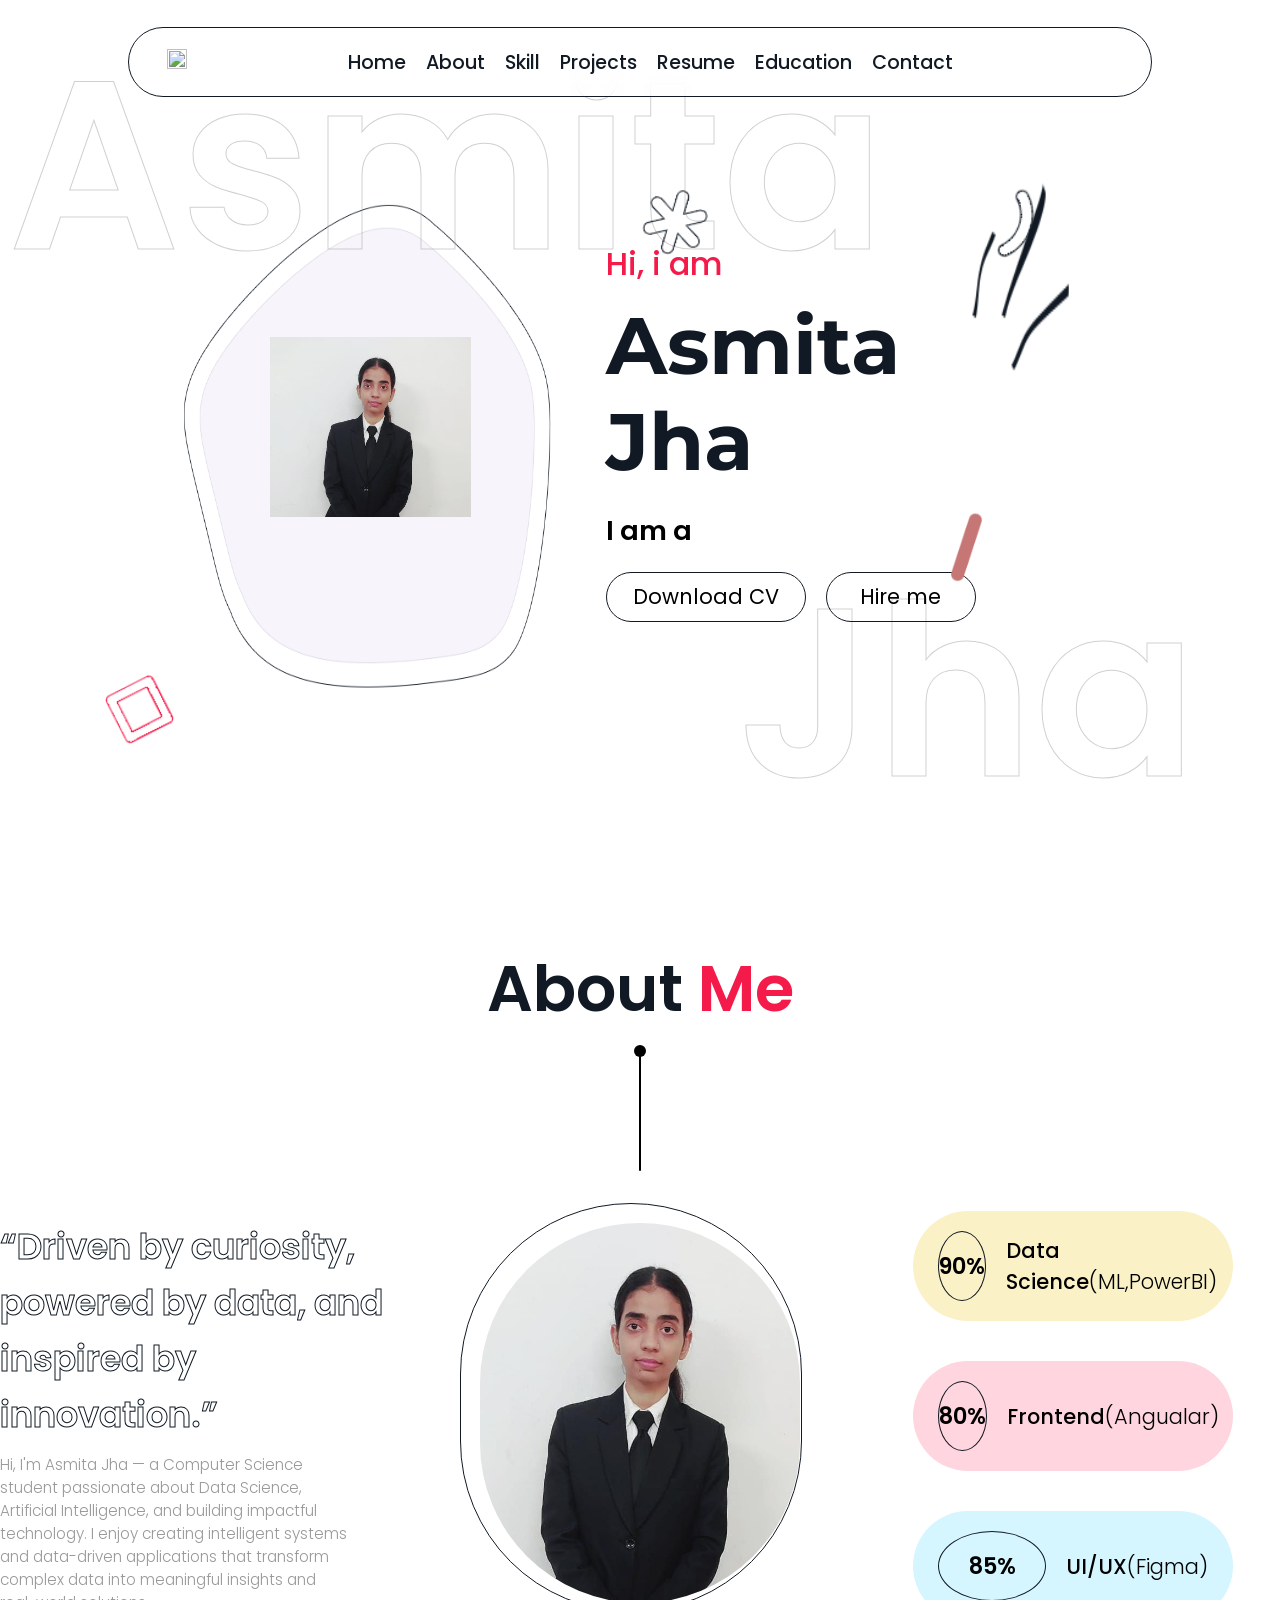
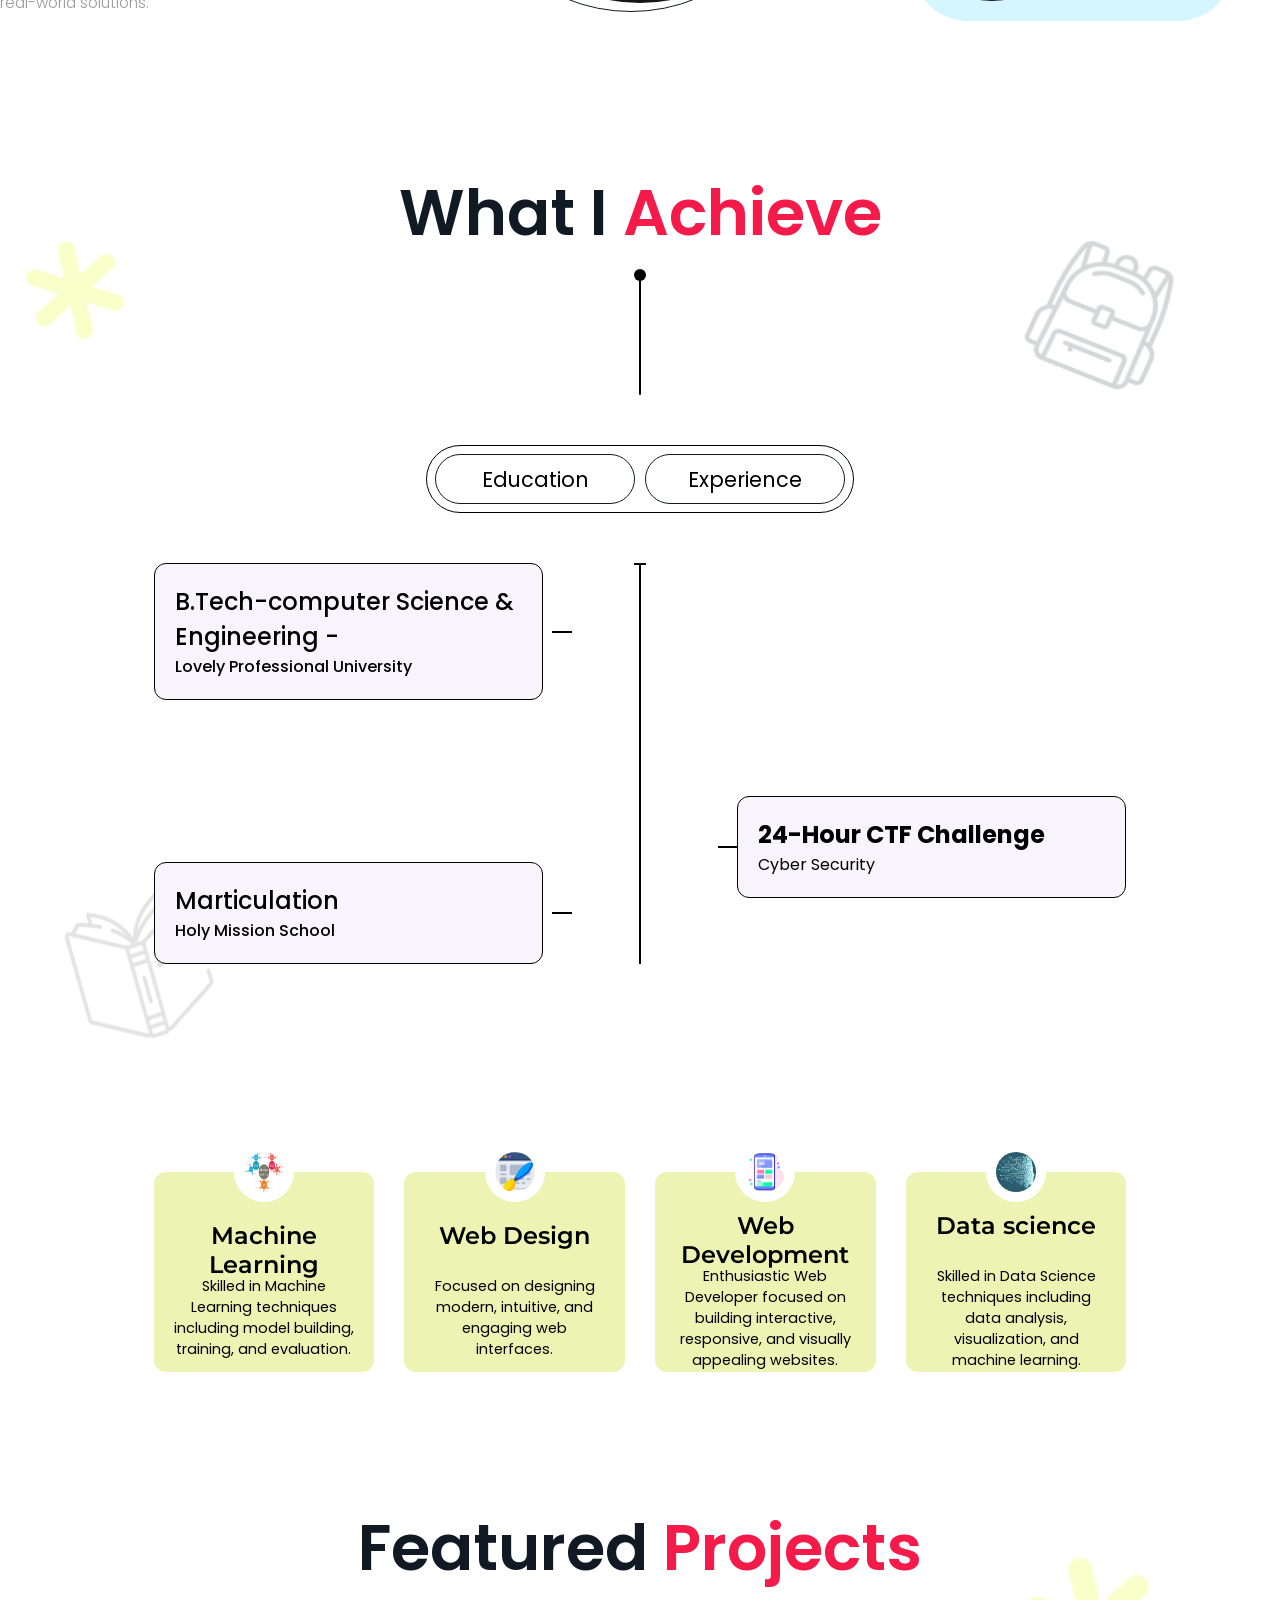
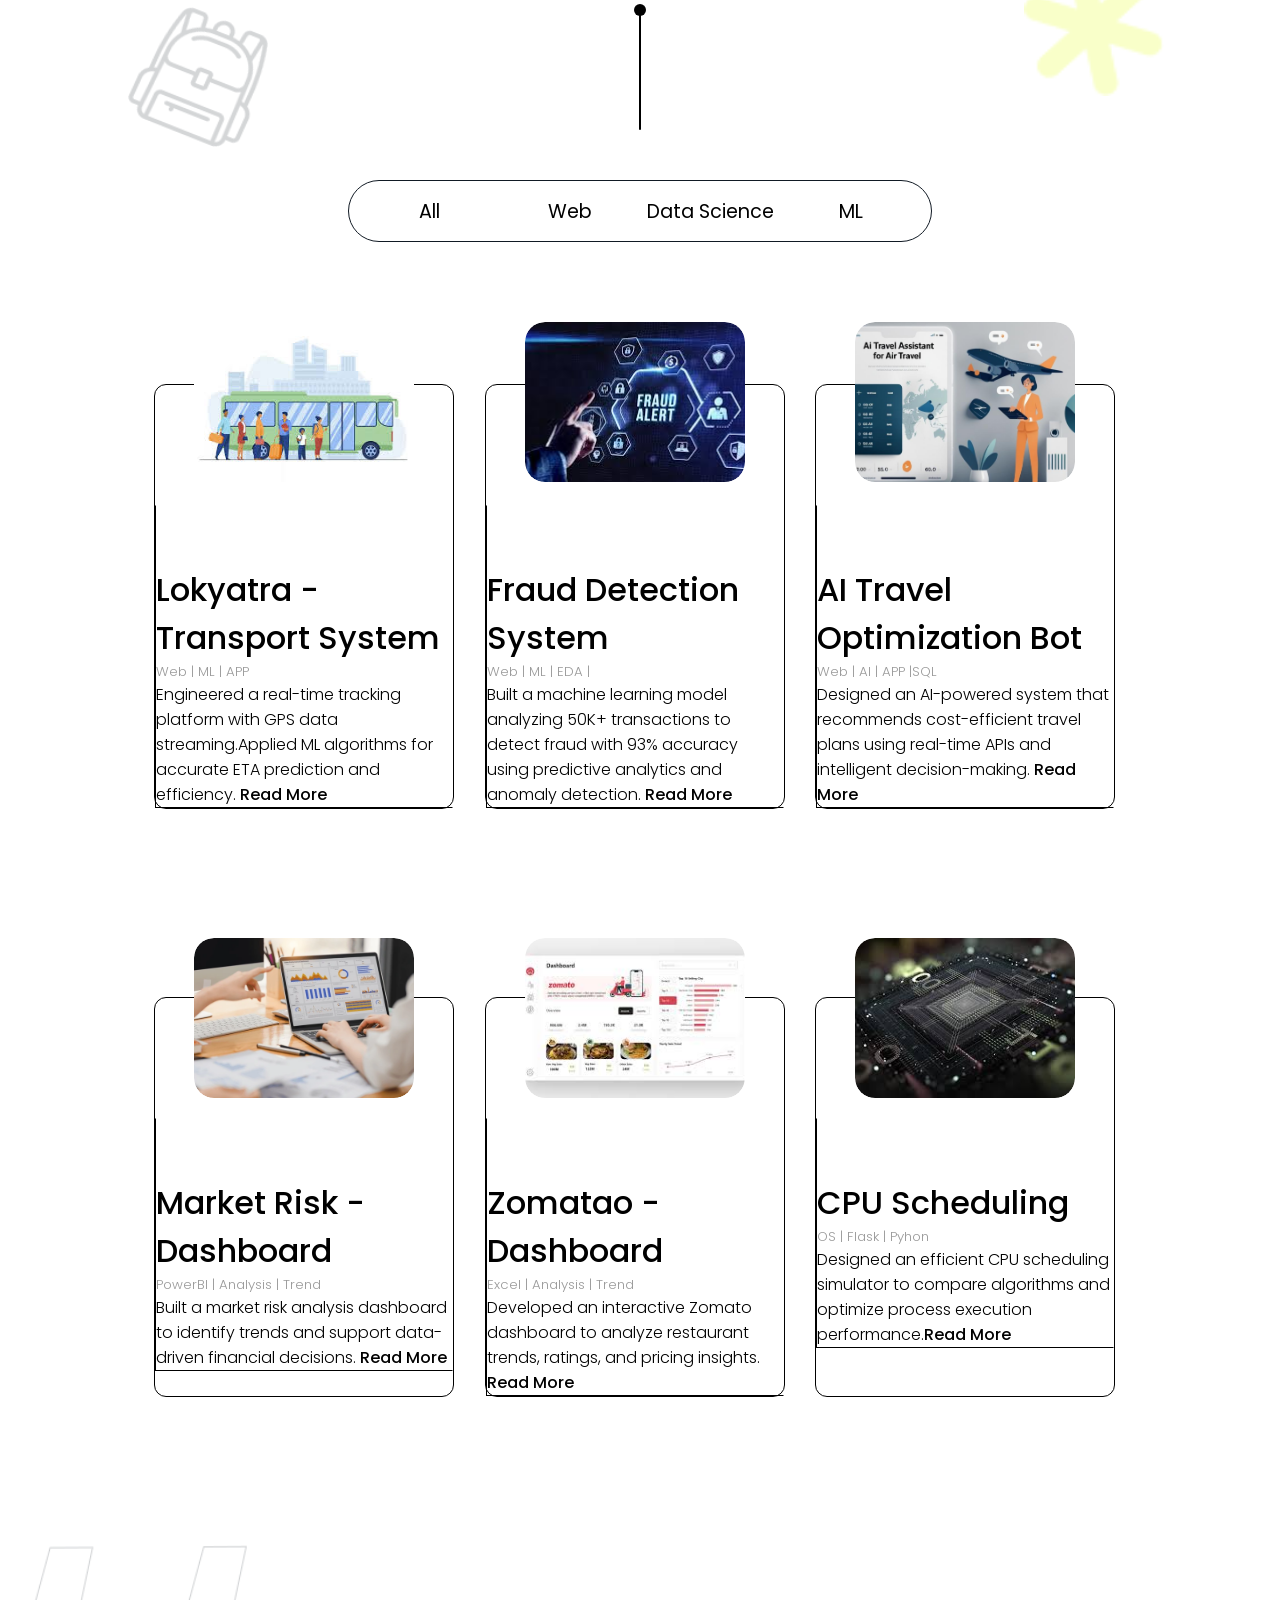
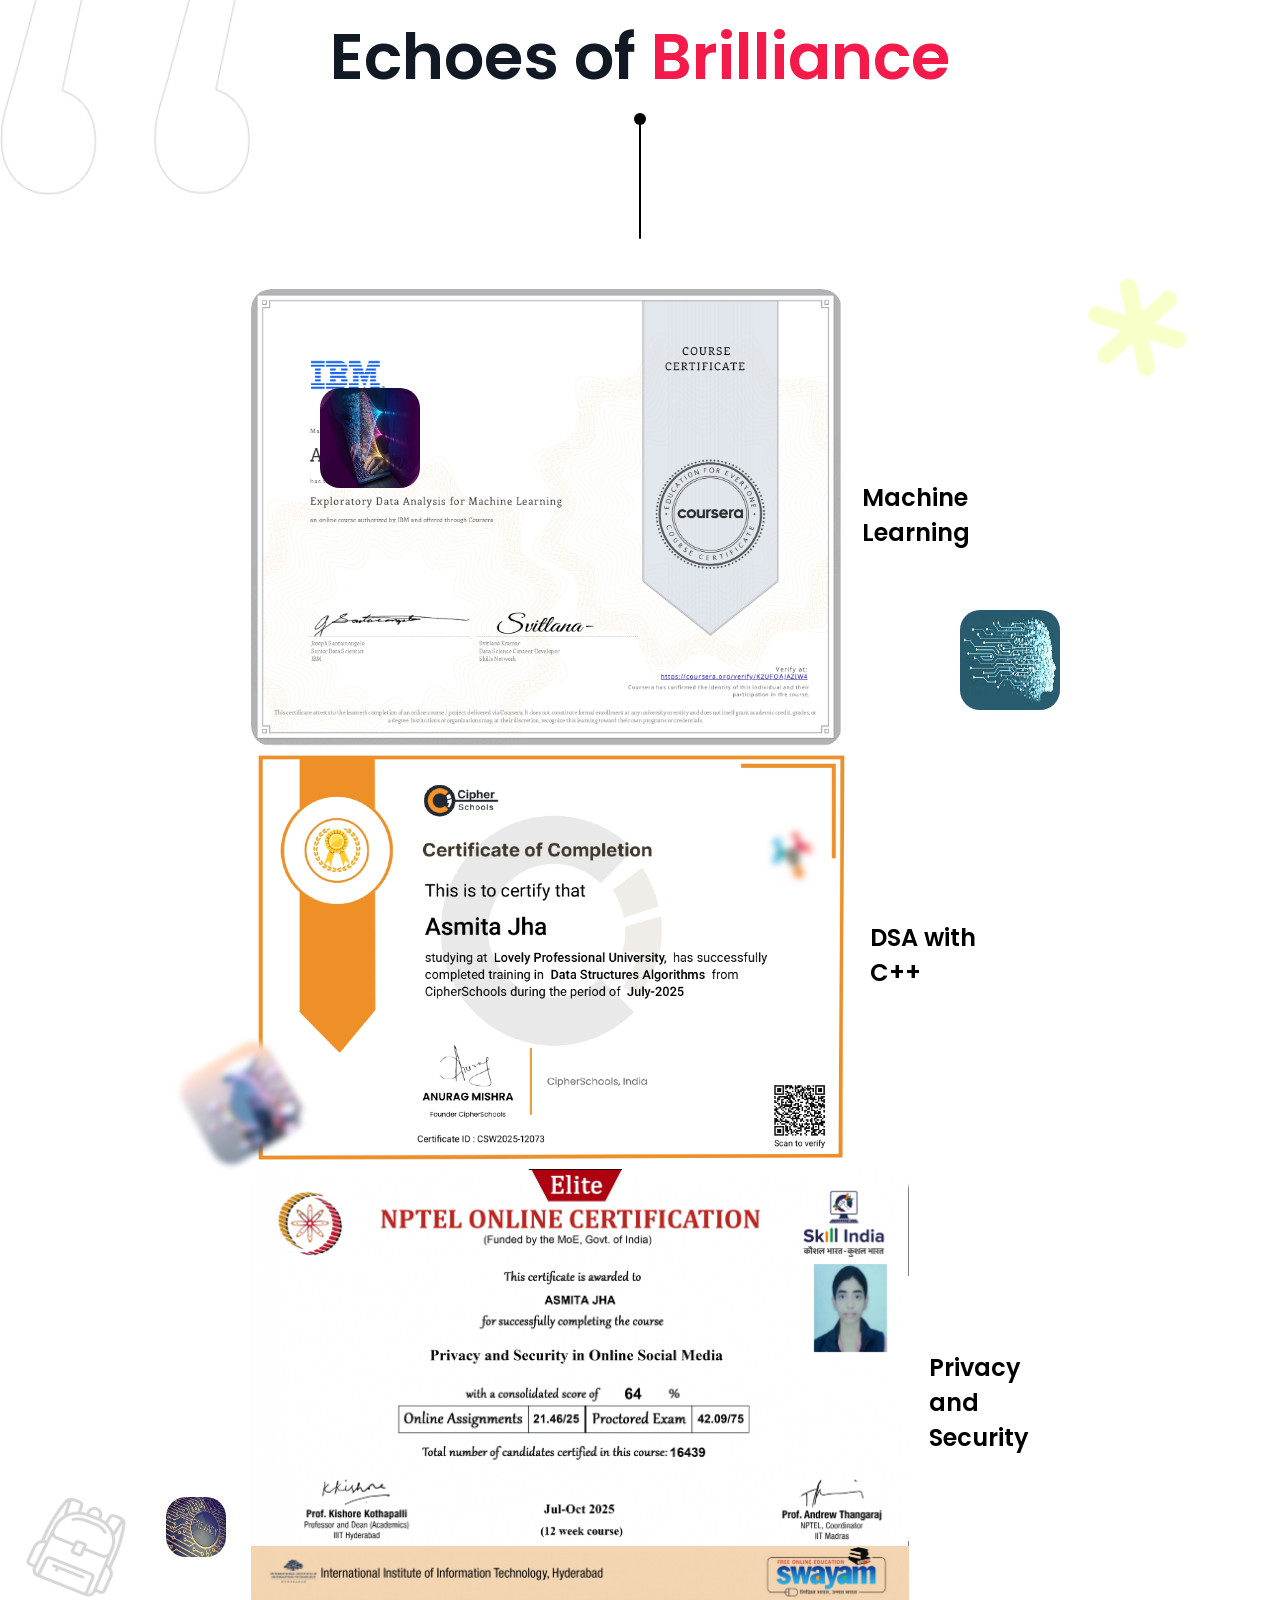
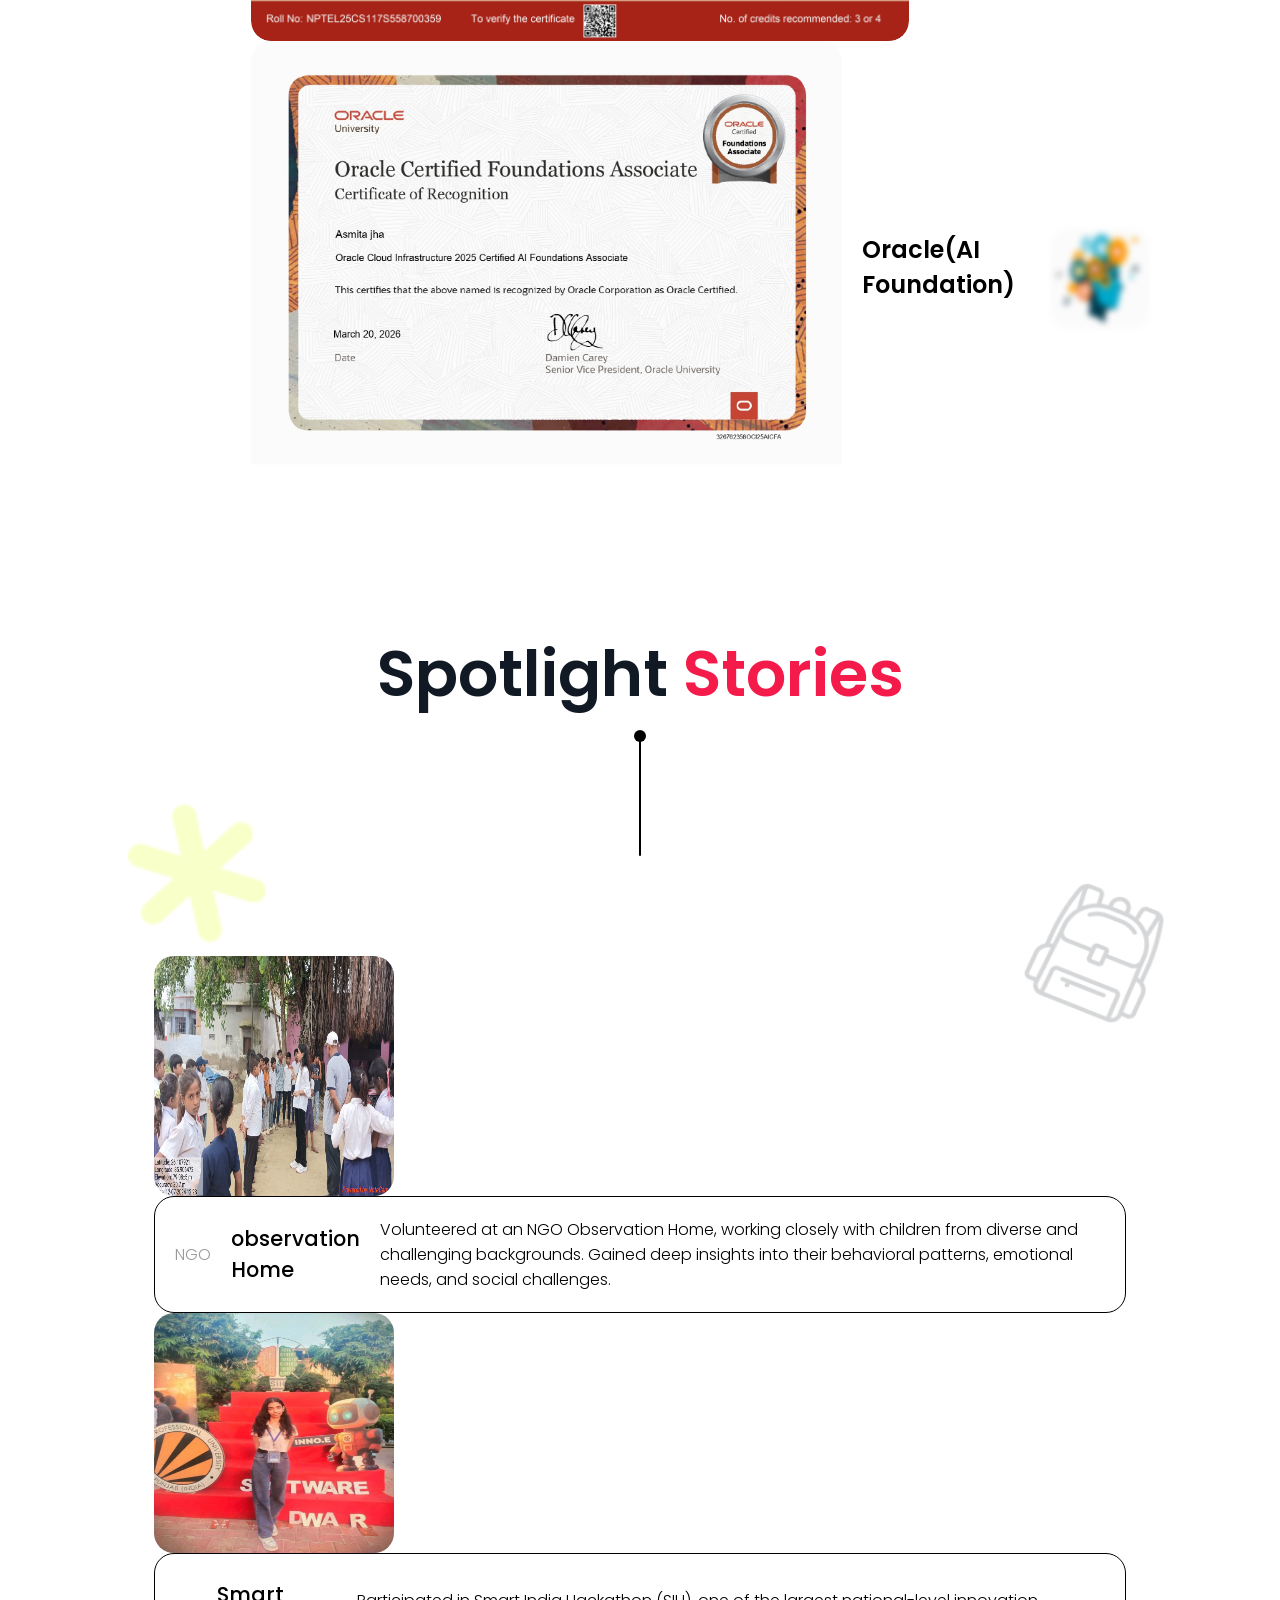
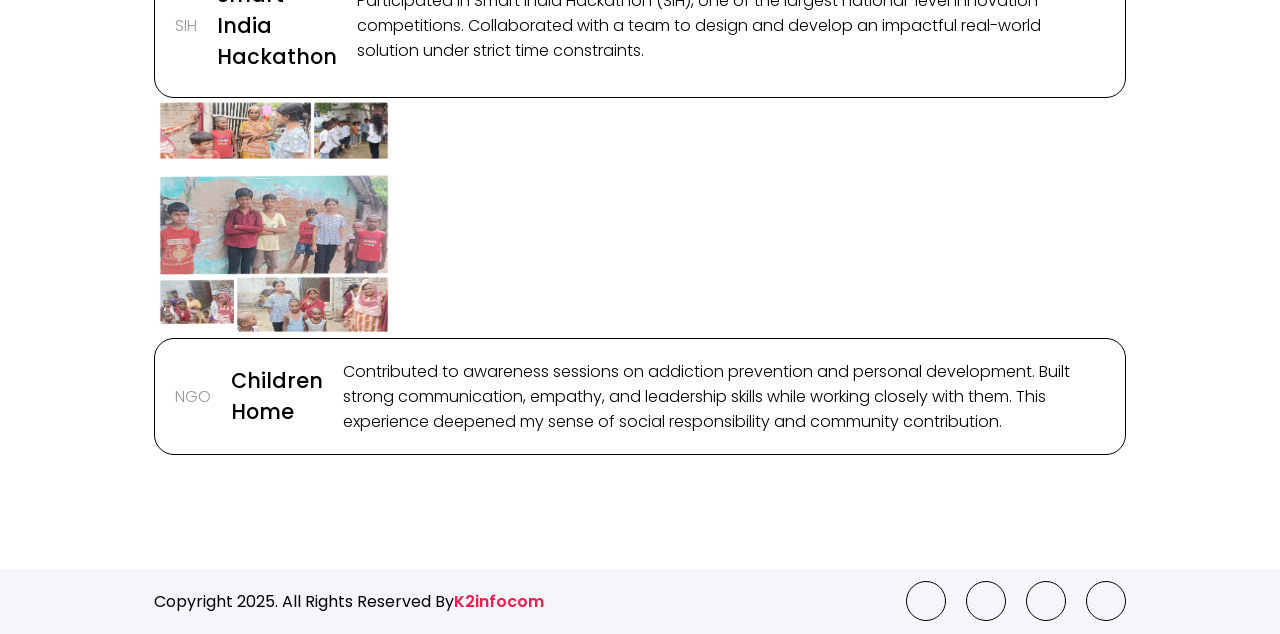
==== index.html @ 83f5373c "Add files via upload" ====
<!DOCTYPE html>
<html lang="en">

<head>
    <meta charset="UTF-8">
    <meta name="viewport" content="width=device-width,initial-scale=1.0">
</head>
<title>Portfolio</title>
<link rel="stylesheet" href="styles.css">
<!--Remix icon-->
<link rel="stylesheet" href="https://cdnjs.cloudflare.com/ajax/libs/remixicon/4.2.0/remixicon.css">
<!--Swiper slider css-->
<link rel="stylesheet" href="https://cdnjs.cloudflare.com/ajax/libs/Swiper/11.0.5/swiper-bundle.css">
</head>

<body>
    <!--HERO HEADER & NAVBAR-->
    <header>
        <nav>
            <div class="logo">
                <img src="Images/logo.png" alt="">
            </div>
            <ul class="menu">
                <li><a href="#">Home</a></li>
                <li><a href="#">About</a></li>
                <li><a href="#">Skill</a></li>
                <li><a href="#">Projects</a></li>
                <li><a href="#">Resume</a></li>
                <li><a href="#">Education</a></li>
                <li><a href="#">Contact</a></li>
            </ul>
            <div class="bar">
                <i class="ri-menu-2-fill"></i>
            </div>
        </nav>
        <!--HERO HEADER-->
        <div class="hero_header">
            <img src="images/shape-one.png" alt="" class="hero_shape">
            <img src="images/border-one (1).png" alt="" class="hero_shape border_shape">
            <div class="hero_img">
                <img src="images/profile.jpeg" alt="">
            </div>
            <div class="hero_content">
                <h2>Hi, i am</h2>
                <h1>Asmita Jha<img src="images/shape-two.png" alt="" class="text_shape"></h1>
                <h3>I am a <span class="text"></span></h3>
                <div class="hero_btns">
                    <!-- <button href="https://drive.google.com/file/d/1tZB0OHnovLludFTfMkOXqsPkXUrfJVg2/view?usp=sharing"target="_blank">Download CV</button> -->
                    <button onclick="window.open('https://drive.google.com/file/d/164gGKFYGz_1AjZNs4zaOR8sIyE8Fc5HU/view?usp=sharing', '_blank')">
  Download CV
</button>
                    <button>Hire me<i class="ri-arrow-right-up-line"></i></button>
                </div>
            </div>
            <div class="top_bg_text">Asmita</div>
            <div class="bottom_bg_text">Jha</div>
            <img src="images/shape-1.png" alt="" class="hero_bg_shape hero_bg_shape1">
            <img src="images/shape-2.png" alt="" class="hero_bg_shape hero_bg_shape2">
            <img src="images/shape-3.png" alt="" class="hero_bg_shape hero_bg_shape3">
            <img src="images/shape-4.png" alt="" class="hero_bg_shape hero_bg_shape4">
        </div>

    </header>
    <!--ABOUT-->
    <section class="about">
        <div class="headings">
            <h1>About <span>Me</span></h1>
            <div class="anim_line_box"></div>

        </div>
        <div class="about_container">
            <div class="about_left">
                <h1>“Driven by curiosity, powered by data, and inspired by innovation.”</h1>
                <p>Hi, I'm Asmita Jha — a Computer Science student passionate about Data Science, Artificial
                    Intelligence, and building impactful technology. I enjoy creating intelligent systems and
                    data-driven applications that transform complex data into meaningful insights and real-world
                    solutions.
                </p>
            </div>
            <div class="about_img">
                <img src="images/profile.jpeg" alt="about_image">
                <div class="hidden_icons">
                    <div class="icon">
                        <img src="images/item-1.png" alt="">
                    </div>
                    <div class="icon">
                        <img src="images/item-2.png" alt="">
                    </div>
                    <div class="icon">
                        <img src="images/item-3.png" alt="">
                    </div>
                </div>
            </div>

            <div class="about_right">
                <div class="about_info">
                    <!--info 1-->
                    <div class="about_det">
                        <div class="about_det_icon">
                            <div class="about_icon">
                                <img src="images/logo-1.png" alt="">
                            </div>
                            <div class="about_icon">
                                <img src="images/logo-2.png" alt="">
                            </div>
                        </div>
                        <div class="value">90%</div>
                        <div class="det_info">
                            <h2> Data Science<span>(ML,PowerBI)</span></h2>
                        </div>
                    </div>

                    <!--info 2-->
                    <div class="about_det">
                        <div class="about_det_icon">
                            <div class="about_icon">
                                <img src="images/logo-3.png" alt="">
                            </div>
                            <div class="about_icon">
                                <img src="images/logo-4.png" alt="">
                            </div>
                        </div>
                        <div class="value">80%</div>
                        <div class="det_info">
                            <h2> Frontend<span>(Angualar)</span></h2>
                        </div>
                    </div>
                    <!--info 3-->
                    <div class="about_det">
                        <div class="about_det_icon">
                            <div class="about_icon">
                                <img src="images/logo-5.png" alt="">
                            </div>
                            <div class="about_icon">
                                <img src="images/logo-6.png" alt="">
                            </div>
                        </div>
                        <div class="value">85%</div>
                        <div class="det_info">
                            <h2>UI/UX<span>(Figma)</span></h2>
                        </div>
                    </div>

                </div>
            </div>
        </div>
    </section>
    <!-- EDUCATION EXPERIENCE -->
    <section class="education_experience">
        <img src="images/achieve-shape-1.png" alt="" class="achieve_shape achieve_shape1">
        <img src="images/achieve-shape-2.png" alt="" class="achieve_shape achieve_shape2">
        <img src="images/about-shape-3 (1).png" alt="" class="achieve_shape achieve_shape3">
        <div class="headings">
            <h1>What I <span>Achieve</span></h1>
            <div class="anim_line_box"></div>
        </div>
        <div class="education_btn">
            <button class="education">Education</button>
            <button class="experience">Experience</button>
        </div>
        <div class="education_container">
            <div class="education_left">
                <div class="education_box hide_box">
                    <h2>B.Tech-computer Science & Engineering - <span> </span></h2>
                    <p>Lovely Professional University</p>
                </div>
                <div class="education_box  show_box">
                    <h2>Intermediate<span>85% </span></h2>
                    <p>M.L.S.M College</p>
                </div>
                <div class="education_box hide_box">
                    <h2>Marticulation<span> </span></h2>
                    <p>Holy Mission School</p>
                </div>
                <!-- <div class="education_box  show_box">
                    <h2>Btech in computer Science and Engineering - <span> </span></h2>
                    <p>Computer Core</p>
                </div> -->
            </div>

            <div class="gap_line"></div>
            <div class="experience_right">
                <div class="experience_box  show_box">
                    <h2>Cipher School - Student<span>DSA with C++ </span></h2>
                    <p>Computer Core</p>
                </div>
                <div class="experience_box hide_box">
                    <h2>24-Hour CTF Challenge<span></span></h2>
                    <p>Cyber Security</p>
                </div>
                <!-- <div class="experience_box show_box">
                    <h2>- <span> </span></h2>
                    <p>Computer Core</p>
                </div> -->
                <!-- <div class="experience_box hide_box">
                    <h2>Btech in computer Science and Engineering - <span>S </span></h2>
                    <p>Computer Core</p>
                </div> -->
            </div>


    </section>
    <!--SERVICE CARDS-->
    <section class="service_cards">
        <div class="service_card">
            <img src="images/p3.png" alt="" class="service_img">
            <h2>Machine Learning</h2>
            <p>Skilled in Machine Learning techniques including model building, training, and evaluation.</p>
        </div>
        <div class="service_card">
            <img src="images/service-2.png" alt="" class="service_img">
            <h2>Web Design</h2>
            <p>Focused on designing modern, intuitive, and engaging web interfaces.</p>
        </div>
        <div class="service_card">
            <img src="images/service-3.png" alt="" class="service_img">
            <h2>Web Development</h2>
            <p>Enthusiastic Web Developer focused on building interactive, responsive, and visually appealing websites.</p>
        </div>
        <div class="service_card">
            <img src="images/p4.jpg" alt="" class="service_img">
            <h2>Data science</h2>
            <p>Skilled in Data Science techniques including data analysis, visualization, and machine learning.</p>
        </div>
    </section>
    <!-- FEATURED PROJECT -->
    <section class="projects">
        <div class="headings">
            <h1>Featured <span>Projects</span></h1>
            <div class="anim_line_box"></div>
        </div>
        <div class="projects_btns">
            <button data-filter="all">All</button>
            <button data-filter=".category-a">Web</button>
            <button data-filter=".category-b">Data Science</button>
            <button data-filter=".category-c">ML</button>
        </div>
        <div class="project_cards">
            <!-- card 1 -->
            <div class="project_card mix category-a category-c">
                <div class="project_img">
                    <!-- <img src="images/proj-img1.png" alt="" class="project_img"> -->
                    <img src="images/proj-img1.png" alt="">

                </div>
                <div class="project_info">
                    <h2>Lokyatra - Transport System</h2>
                    <h5>Web | ML | APP</h5>
                    <p>Engineered a real-time tracking platform with GPS data streaming.Applied ML
                        algorithms for accurate ETA prediction and efficiency. <span>Read More</span></p>
                </div>
            </div>
            <!-- card 2 -->
            <div class="project_card mix category-b category-c">
                <div class="project_img">
                    <!-- <img src="images/proj-img1.png" alt="" class="project_img"> -->
                    <img src="images/proj-img3 (1).png" alt="">

                </div>
                <div class="project_info">
                    <h2>Fraud Detection System</h2>
                    <h5>Web | ML | EDA |</h5>
                    <p>Built a machine learning model analyzing 50K+ transactions to detect fraud
                        with 93% accuracy using predictive analytics and anomaly detection. <span>Read More</span></p>
                </div>
            </div>
            <!-- card 3 -->
            <div class="project_card mix category-c category-b">
                <div class="project_img">
                    <!-- <img src="images/proj-img1.png" alt="" class="project_img"> -->
                    <img src="images/proj-img2.png" alt="">

                </div>
                <div class="project_info">
                    <h2>AI Travel Optimization Bot</h2>
                    <h5>Web | AI | APP |SQL</h5>
                    <p> Designed an AI-powered system that recommends cost-efficient travel plans
                        using real-time APIs and intelligent decision-making. <span>Read More</span></p>
                </div>
            </div>
            <!-- card 4 -->
            <div class="project_card mix category-b category-b category-b">
                <div class="project_img">
                    <!-- <img src="images/proj-img1.png" alt="" class="project_img"> -->
                    <img src="images/proj-img4.png" alt="">

                </div>
                <div class="project_info">
                    <h2>Market Risk - Dashboard</h2>
                    <h5>PowerBI | Analysis | Trend </h5>
                    <p>Built a market risk analysis dashboard to identify trends and support data-driven financial
                        decisions. <span>Read More</span></p>
                </div>
            </div>
            <!-- card 5 -->
            <div class="project_card mix category-b category-b">
                <div class="project_img">
                    <!-- <img src="images/proj-img1.png" alt="" class="project_img"> -->
                    <img src="images/proj-img5.png" alt="">

                </div>
                <div class="project_info">
                    <h2>Zomatao - Dashboard</h2>
                    <h5>Excel | Analysis | Trend </h5>
                    <p>Developed an interactive Zomato dashboard to analyze restaurant trends, ratings, and pricing
                        insights. <span>Read More</span></p>
                </div>
            </div>
            <!-- card 6 -->
            <div class="project_card mix category-a category-c">
                <div class="project_img">
                    <!-- <img src="images/proj-img1.png" alt="" class="project_img"> -->
                    <img src="images/proj-img6.png" alt="">

                </div>
                <div class="project_info">
                    <h2>CPU Scheduling</h2>
                    <h5>OS | Flask | Pyhon</h5>
                    <p>Designed an efficient CPU scheduling simulator to compare algorithms and optimize process
                        execution performance.<span>Read More</span></p>
                </div>
            </div>
        </div>
        <img src="images/about-shape-3 (1).png" alt="" class="projects_shape">
         <img src="images/achieve-shape-1.png" alt="" class="projects_shape projects_shape2">
    </section>
    <!-- Certificate -->
    <section class="certificate">
        <div class="headings">
            <h1>Echoes of <span>Brilliance</span></h1>
            <div class="anim_line_box"></div>
        </div>
        <div class="swiper certificateSwiper">
            <div class="swiper-wrapper">
                <!-- slide 1 -->
                <div class="swiper-slide">
                    <div class="test_slide">
                        <div class="test_img">
                            <img src="images/Coursera machineLearning Certificate_page-0001.jpg" alt="">
                        </div>
                        <div class="test_content">
                            <h2>Machine Learning</h2>
                            <h5></h5>
                        </div>
                    </div>
                </div>
                <!-- slide 2 -->
                <div class="swiper-slide">
                    <div class="test_slide">
                        <div class="test_img">
                            <img src="images/ciphercertificate_page-0001 (1).jpg" alt="">
                        </div>
                        <div class="test_content">
                            <h2>DSA with C++</h2>
                            <h5></h5>
                        </div>
                    </div>
                </div>
                <!-- slide 3 -->
                <div class="swiper-slide">
                    <div class="test_slide">
                        <div class="test_img">
                            <img src="images/Privacy and Security in Online Social Media_page-0001.jpg" alt="">
                        </div>
                        <div class="test_content">
                            <h2>Privacy and Security</h2>
                            <h5></h5>
                        </div>
                    </div>
                </div>
                <!-- slide 4  -->
                <div class="swiper-slide">
                    <div class="test_slide">
                        <div class="test_img">
                            <img src="images/Oracle Certificate_page-0001.jpg" alt="">
                        </div>
                        <div class="test_content">
                            <h2>Oracle(AI Foundation)</h2>
                            <h5></h5>
                        </div>
                    </div>
                </div>
            </div>
        </div>
        <img src="images/test-shape1.png" alt="" class="test_shape_1">
        <img src="images/p1.jpg" alt="" class="test_bg_img  test_bg_img1">
        <img src="images/p2.jpg" alt="" class="test_bg_img test_bg_img2">
        <img src="images/p3.png" alt="" class="test_bg_img test_bg_img3">
        <img src="images/p4.jpg" alt="" class="test_bg_img test_bg_img4">
        <img src="images/p5.png" alt="" class="test_bg_img test_bg_img5">
        <img src="images/p6.png" alt="" class="test_bg_img test_bg_img6">
        <img src="images/about-shape-3 (1).png" alt="" class="test_bg_img test_shape">
        <img src="images/achieve-shape-1.png" alt="" class="test_bg_img test_shape2">
 </section>
    <!-- Spotlight stories -->
    <section class="stories">
        <img src="images/about-shape-3 (1).png" alt="" class="stories_shape">
         <img src="images/achieve-shape-1.png" alt="" class="stories_shape stories_shape1">
        <div class="headings">
            <h1>Spotlight <span>Stories</span></h1>
            <div class="anim_line_box"></div>
        </div>
        <div class="swiper storiesSwiper">
            <div class="swiper-wrapper">
                <div class="swiper-slide">
                    <!-- slide 1 -->
                    <div class="story_slide">
                        <div class="story_img">
                            <img src="images/h1.jpeg" alt="">
                        </div>
                        <div class="story_content">
                            <h5>NGO</h5>
                            <h2>observation Home</h2>
                            <p>
                                Volunteered at an NGO Observation Home, working closely with children from diverse and
                                challenging backgrounds.
                                Gained deep insights into their behavioral patterns, emotional needs, and social
                                challenges.</p>
                        </div>
                    </div>
                </div>
                <div class="swiper-slide">
                    <!-- slide 2 -->
                    <div class="story_slide">
                        <div class="story_img">
                            <img src="images/WhatsApp Image 2026-03-22 at 13.05.23.jpeg" alt="">
                        </div>
                        <div class="story_content">
                            <h5>SIH</h5>
                            <h2>Smart India Hackathon</h2>
                            <p>
                                Participated in Smart India Hackathon (SIH), one of the largest national-level
                                innovation competitions.
                                Collaborated with a team to design and develop an impactful real-world solution under
                                strict time constraints.
                            </p>
                        </div>
                    </div>
                </div>
                <!-- slide 3 -->
                <div class="story_slide">
                    <div class="story_img">
                        <img src="images/h2.jpeg" alt="">
                    </div>
                    <div class="story_content">
                        <h5>NGO</h5>
                        <h2>Children Home</h2>
                        <p>
                            Contributed to awareness sessions on addiction prevention and personal development.
                            Built strong communication, empathy, and leadership skills while working closely with them.
                            This experience deepened my sense of social responsibility and community contribution.
                        </p>
                    </div>
                </div>
            </div>
         </div>
        </div>
    </section>
    <!--FOOTER-->
    <section class="footer">
        <p>Copyright 2025. All Rights Reserved By<span>K2infocom</span></p>
        <div class="social_icons">
            <a href="https://www.linkedin.com/in/asmita-jha/" target="_blank">
            <i class="ri-linkedin-fill"></i>
            </a>
             <a href="https://github.com/Asmitajha139" target="_blank">
             <i class="ri-github-fill"></i>
             </a>
              <a href="https://x.com/jhaasmita11" target="_blank">
              <i class="ri-twitter-fill"></i>
              </a>
              <a href="https://www.linkedin.com/in/asmita-jha/" target="_blank">
               <i class="ri-facebook-fill"></i>
               </a>
        </div>
    </section>



    <!--Typed JS-->
    <script src="https://cdnjs.cloudflare.com/ajax/libs/typed.js/2.0.5/typed.js"></script>
    <!--Typed JS-->
    <script src="https://cdnjs.cloudflare.com/ajax/libs/mixitup/3.3.1/mixitup.min.js"></script>

    <!--Mixitup JS-->
    <script src="https://cdnjs.cloudflare.com/ajax/libs/Swiper/11.0.5/swiper-bundle.min.js"></script>
    <script src="script.js"></script>
</body>

</html>
---- styles.css ----
@import url('https://fonts.googleapis.com/css2?family=Montserrat:ital,wght@0,100..900;1,100..900&family=Poppins:ital,wght@0,100;0,200;0,300;0,400;0,500;0,600;0,700;0,800;0,900;1,100;1,200;1,300;1,400;1,500;1,600;1,700;1,800;1,900&display=swap');

@font-face {
    font-family: Montserrat;
    src: url(Montserrat-Bold.tff);
}

* {
    margin: 0;
    padding: 0;
    box-sizing: border-box;
    list-style: none;
    text-decoration: none;
    font-family: 'poppins';
    scroll-behavior: smooth;
}

:root {
    --prime-color: #F41A4A;
    --black-color: #000;
    --dark-color: #111A24;
    --white-color: #fff;
    --sec-font: "Montserrat", sans-serif;

    --transition: .3s;
    --transition2: .6s;
}

body {
    overflow-x: hidden;
}

img {
    width: 100%;
    height: 100%;
}

section {
    display: flex;
    justify-content: center;
    align-items: center;
    width: 100%;
    padding: 5% 12%;
}

header {
    width: 100%;
    padding: 2% 12%;
}

nav {
    display: flex;
    justify-content: space-between;
    align-items: center;
    width: 80%;
    height: 70px;
    padding: 0 3%;
    border-radius: 50px;
    border: 1px solid var(--dark-color);
    position: fixed;
    top: 3%;
    left: 10%;
    background-color: rgba(255, 255, 255, 0.5);
    -webkit-backdrop-filter: blur(10px);
    backdrop-filter: blur(10px);
    z-index: 999;
}

.menu {
    display: flex;
    align-items: center;
    gap: 20px;
}

.menu li a {
    font-size: 1.2rem;
    font-weight: 500;
    color: var(--dark-color);
    transition: var(--transition);
}

.menu li a:hover {
    color: var(--prime-color);
}

.bars {
    display: none;
}

/*Hero header*/
.hero_header {
    width: 100%;
    display: flex;
    justify-content: space-between;
    align-items: center;
    padding: 5% 12%;
    gap: 50px;
    height: 90vh;
    position: relative;
    z-index: 1;
}

.hero_bg_shape {
    position: absolute;
    top: 20%;
    left: 50%;
    width: 70px;
    height: 70px;
    object-fit: contain;


}

.hero_bg_shape1 {
    animation: rotate1 6s infinite linear;
}

.hero_bg_shape2 {
    left: 85%;
    animation: fade_top 3s infinite linear;
}

.hero_bg_shape3 {
    top: 60%;
    left: 80%;
    animation: fade_top 3s infinite linear;
}

.hero_bg_shape4 {
    top: 80%;
    left: -5%;
    animation: rotate1 6s infinite linear;
}

@keyframes rotate1 {
    0% {
        transform: rotate(360deg);
    }
}

@keyframes fade_top {
    0% {
        transform: translateY(0px);
    }

    50% {
        transform: translateY(-20px);
    }

    100% {
        transform: translateY(0px);
    }
}

.top_bg_text {
    position: absolute;
    top: -5%;
    left: -15%;
    font-size: 15rem;
    font-weight: 600;
    -webkit-text-stroke: 1px #a5a2a2;
    -webkit-background-clip: text;
    color: transparent;
    opacity: 0.5;
    z-index: -1;

}

.bottom_bg_text {
    position: absolute;
    top: 60%;
    left: 60%;
    font-size: 15rem;
    font-weight: 600;
    -webkit-text-stroke: 1px #a5a2a2;
    -webkit-background-clip: text;
    color: transparent;
    opacity: 0.5;
    z-index: -1;

}

.hero_img {
    width: 35%;
    position: relative;
    z-index: 1;

}

.hero_shape {
    position: absolute;
    top: 52%;
    left: 22%;
    transform: translate(-50%, -50%);
    z-index: -1;
    width: 35%;
    height: 55%;

}

.border_shape {
    width: 38%;
    height: 60%;
}

.hero_img img {
    width: 85%;

}

.hero_content {
    width: 60%;
    display: flex;
    flex-direction: column;
    justify-content: flex-start;
    align-items: flex-start;
    gap: 10px;
    margin-left: 50px;


}

.hero_content h2 {
    font-size: 2rem;
    color: var(--prime-color);
    font-weight: 500;
}

.hero_content h1 {
    font-size: 5rem;
    line-height: 6rem;
    font-family: var(--sec-font);
    color: var(--dark-color);
    position: relative;
}

.text_shape {
    position: absolute;
    top: -60%;
    right: -15%;
    width: 100px;

}

.hero_content h3 {
    margin: 10px 0;
    font-size: 1.7rem;
    font-weight: 600;
}

.hero_content h3 span {
    color: var(--prime-color);
}

.hero_btns {
    display: flex;
    align-items: center;
    gap: 20px;
}

button {
    width: 200px;
    height: 50px;
    border: 1px solid var(--dark-color);
    border-radius: 50px;
    background-color: transparent;
    font-size: 1.3rem;
    transition: var(--transition);
}

button:hover {
    background-color: var(--prime-color);
    color: var(--white-color);
    border-color: var(--prime-color);
    cursor: pointer;
}

.hero_btns button:last-child {
    width: 150px;
}

/*ABOUT Section*/
.about {
    /* flex-direction:column;
    gap: 50px; */
    display: flex;
    flex-direction: column;
    align-items: center;
    justify-content: center;
    gap: 40px;
    padding: 80px 0;
}

.headings {
    /* width: 100px; */
    display: flex;
    flex-direction: column;
    justify-content: center;
    align-items: center;
    gap: 15px;
}

.headings h1 {
    font-size: 4rem;
    font-weight: 600;
    color: var(--dark-color);
}

.headings h1 span {
    color: var(--prime-color);

}

.anim_line_box {
    width: 2px;
    height: 120px;
    border-radius: 10px;
    background-color: var(--black-color);
    position: relative;
    border-radius: 10px;
}

.anim_line_box:after {
    content: '';
    position: absolute;
    top: 0;
    left: 50%;
    transform: translate(-50%, -50%);
    width: 12px;
    height: 12px;
    border-radius: 100%;
    background-color: var(--black-color);
    animation: shape_up_down 4s infinite linear;

}

@keyframes shape_up_down {
    0% {
        top: 0;
    }

    50% {
        top: 100%;
    }

    100% {
        top: 0%;
    }
}

.about_container {
    width: 100%;
    display: grid;
    /* grid-template-columns: repeat(3,1,fr); */
    grid-template-columns: 1fr 1fr 1fr;
    place-content: center;
    place-items: center;
    gap: 20px;

}

.about_left {
    display: flex;
    flex-direction: column;
    justify-content: flex-start;
    align-items: flex-start;
    gap: 10px;
}

.about_left h1 {
    font-size: 2.2rem;
    line-height: 3.5rem;
    font-weight: 600;
    -webkit-text-stroke: 1px var(--dark-color);
    color: transparent;
}

.about_left p {
    font-size: 0.95rem;
    font-weight: 300;
    color: #999;
    max-width: 350px;
}

.about_img .about_image {
    border-radius: 200px;


}

.about_img {
    position: relative;
    padding: 10px;
}

.about_img img {
    width: 320px;
    height: 380px;
    object-fit: cover;
    border-radius: 200px;
}

.about_img:after {
    content: '';
    position: absolute;
    top: -10px;
    left: -10px;
    width: 100%;
    height: 100%;
    border-radius: 200px;
    border: 1px solid var(--dark-color);
}

.about_info {
    display: flex;
    flex-direction: column;
    gap: 40px;
}

.about_det {
    display: flex;
    align-items: center;
    gap: 20px;
    background-color: #faf1c6;
    padding: 20px 25px;
    border-radius: 60px;
    width: 320px;
    position: relative;
}

.about_det:nth-child(2) {
    background-color: #ffd5df;
}

.about_det:nth-child(3) {
    background-color: #d5f5ff;
}

.value {
    font-size: 1.4rem;
    width: 110px;
    height: 70px;
    border-radius: 100%;
    border: 1px solid var(--dark-color);
    display: flex;
    justify-content: center;
    align-items: center;
    gap: 10px;
    font-weight: 600;
}

.det_info {
    display: flex;
    flex-direction: column;
}

.det_info h2 {
    font-size: 1.3rem;
    font-weight: 500;
}

.det_info h2 span {
    font-size: 1.3rem;
    font-weight: 300;
}

/* .det_info p{
    color: #999;
    font-size: 1rem;
    font-weight: 300;
} */
.hidden_icons {
    display: flex;
    flex-direction: column;
    gap: 10px;
    position: absolute;
    top: 35%;
    left: 90%;
    transition: var(--transition);
    padding: 10px;
    opacity: 0;
}

.icon {
    width: 50px;
    height: 50px;
    border-radius: 100px;
    background-color: var(--white-color);
    display: flex;
    justify-content: center;
    align-items: center;
    opacity: 0;
    transition: var(--transition);
    cursor: pointer;
}

.icon img {
    object-fit: contain;
    width: 50%;
    cursor: pointer;
}

.about_img:hover .hidden_icons {
    left: 83% !important;
    opacity: 1;
}

.about_img:hover .icon:nth-child(1) {
    opacity: 1;
    transition-delay: 0.3s;
}

.about_img:hover .icon:nth-child(2) {
    opacity: 1;
    transition-delay: 0.5s;
}

.about_img:hover .icon:nth-child(3) {
    opacity: 1;
    transition-delay: 0.7s;
}

.about_det_icon {
    position: absolute;
    top: -30%;
    left: 60%;
    display: flex;
    align-items: center;
    gap: 10px;
    opacity: 0;
    transition: var(--transition);
}

.about_icon {
    width: 50px;
    height: 50px;
    border-radius: 100%;
    background-color: var(--white-color);
    display: flex;
    justify-content: center;
    align-items: center;
}

.about_icon img {
    width: 50%;
    object-fit: contain;
}

.about_det:hover .about_det_icon {
    top: -20%;
    opacity: 1;
}

/*-- EDUCATION EXPERIENCE */
.education_experience {
    flex-direction: column;
    gap: 50px;
    position: relative;
}

.education_btn {
    /* width:30%;
    padding:10px;
    border-radius: 50px;
    border: 1px solid var(--dark-color);
    .education_btn { */
    display: flex;
    flex-direction: row;
    justify-content: center;
    align-items: center;

    gap: 10px;

    padding: 8px;
    border: 1px solid var(--black-color);
    border-radius: 50px;

    width: fit-content;
    margin: 0 auto;
    /* } */
}

.education_btn button:active,
.education_btn button:focus {
    background-color: var(--prime-color);
    color: var(--white-color);
    border-color: var(--prime-color);
}

.education_container {
    display: flex;
    justify-content: space-between;
    align-items: center;
    gap: 50px;
    column-gap: 20px;
    position: relative;


}

.education_left,
.experience_right {
    display: flex;
    flex-direction: column;
    width: 40%;
    gap: 30px;
}

.education_box,
.experience_box {
    width: 100%;
    padding: 20px;
    background-color: #F7F5FB;
    border: 1px solid var(--black-color);
    border-radius: 12px;
    position: relative;
    transition: var(--transition);
}

.education_box:hover,
.experience_box:hover {
    box-shadow: 0 0 10px rgba(131, 131, 131, 1);
    transform: translateY(-5px);
    transition: 0.3s;
}

.education_box::after {
    content: "";
    position: absolute;
    right: -30px;
    top: 50%;
    width: 20px;
    height: 2px;
    transform: translateY(-50%);
    background-color: var(--black-color);

}

.experience_box::before {
    content: "";
    position: absolute;
    left: -20px;
    top: 50%;
    width: 20px;
    height: 2px;
    transform: translateY(-50%);
    background-color: var(--black-color);

}

.education_box h2,
.education_box h2 {
    font_size: 1.5rem;
    font-weight: 500;
    transition: var(--transition);
}

.education_box h2:hover,
.education_box h2:hover {
    color: var(--prime-color);
    cursor: pointer;

}

.education_box h2 span,
.education_box h2 span {
    font_size: 1.2rem;
    font-weight: 500;

}

.education_box p,
.education_box p {
    font_size: 1rem;
    font-weight: 500;
}

.show_box {
    opacity: 0;
}

/* .hide_box_shows{
    opacity: 1;
} */
.gap_line {
    position: absolute;
    left: 50%;
    top: 0;
    transform: translateX(-50%);
    width: 2px;
    height: 100%;
    background-color: var(--black-color);
}

.gap_line:after {
    /* content: '';
    position: absolute;
    top: 0;
    left: -9px !important;
    width: 20px;
    height: 2px;
    background-color: var(--black-color); */
    content: "";
    position: absolute;
    left: 50%;
    transform: translateX(-50%);
    width: 10px;
    height: 2px;
    background: black;
}

.gap_line:before {
    /* content: '';
    position: absolute;
    top: 100%;
    left: -9px !important;
    width: 20px;
    height: 2px;
    background-color: var(--black-color); */
    content: "";
    position: absolute;
    left: 50%;
    transform: translateX(-50%);
    width: 12px;
    height: 2px;
    background: black;
}

.gap_lines::before {
    top: 0;
}

.gap_lines::after {
    bottom: 0;
}

.achieve_shape {
    position: absolute;
    top: 15%;
    left: 80%;
    width: 150px;
    height: 150px;
}

.achieve_shape1 {
    animation: fade_top 3s infinite linear;
}

.achieve_shape2 {
    top: 85%;
    left: 5%;
    animation: fade_top 3s infinite linear;
}

.achieve_shape3 {
    left: 2%;
    width: 100px;
    height: 100px;
    animation: rotate1 6s infinite linear;
}

/* SERVICE CARDS SECTION */
.service_cards {
    display: grid;
    /* grid-template-columns: repeat(4,1fr); */
    grid-template-columns: repeat(auto-fit, minmax(220px, 1fr));
    justify-items: center;
    /* place-content: center; */
    /* place-items: center; */
    gap: 30px;
    margin-top: 80px;
    justify-items: center;

    /* display: grid;
    grid-template-columns: repeat(auto-fit, minmax(220px, 1fr));
    gap: 30px;
   
    /* margin-top: 50px; */

}


.service_card {
    display: flex;
    flex-direction: column;
    justify-content: center;
    align-items: center;
    text-align: center;
    height: 200px;
    gap: 5px;
    background-color: #EDF4B3;
    padding: 40px 20px 20px;
    padding-top: 17%;
    border-radius: 12px;
    width: 100%;
    /* width: 220px; */
    position: relative;
    transition: var(--transition);
}

.service_card:hover {
    transform: translateY(-8px);
    box-shadow: 0 0px 10px rgba(131, 131, 131, 1);
}

.service_card h2 {
    min-height: 50px;
    font-size: 1.5rem;
    font-weight: 600;
    margin-top: 20px;
    font-family: var(--sec-font);
    transform: var(--transition);
}

.service_card p {
    font-size: 0.9rem;
    font-weight: 400;
}

.service_img {
    position: absolute;
    top: -30px;
    left: 50%;
    transform: translateX(-50%);
    height: 60px;
    width: 60px;
    border-radius: 50%;
    padding: 10px;
    background-color: var(--white-color);
}

.service_card h2:hover {
    color: var(--prime-color);

    cursor: pointer;

}

/* FEATURED PROJECT  */
.projects {
    flex-direction: column;
    gap: 50px;
    position: relative;
    z-index: 0;
}
.projects_shape{
    position: absolute;
    top: 7%;
    left: 80%;
    width: 140px;
    height: 140px;
    animation: rotate1 3s infinite linear;
}
.projects_shape2{
    top: 10%;
    left: 10%;
    animation: fade_top 3s infinite linear;
}
.projects_btns {
    width: 60%;
    border: 1px solid var(--dark-color);
    display: flex;
    justify-content: center;
    align-items: center;
    border-radius: 50px;
    padding: 10px;
    position: relative;
    z-index: 10;
}

.projects_btns button {
    width: 150px;
    height: 40px;
    font-size: 1.2rem;
    border: none;
}

.projects_btns button:active,
.projects_btns button:focus {
    background-color: var(--prime-color);
    color: var(--white-color);
    border-color: var(--prime-color);
    cursor: pointer;
}

.project_cards {
    width: 100%;
    display: grid;
    /* grid-template-columns: repeat(3,1fr); */
    grid-template-columns: repeat(auto-fit, minmax(300px, 1fr));
    /* place-content: center;
    place-items: center; */
    gap: 20px;
    margin-top: 8px;
}

.project_card {
    width: 300px;
    max-width: 400px;
    display: flex;
    flex-direction: column;
    justify-content: flex-start;
    align-items: flex-start;
    /* text-align: left; */
    gap: 10px;
    margin: 27% 0%;
    border-radius: 12px;
    border: 1px solid var(--black-color);
    background: #fff;
    padding-top: 120px;
    position: relative;
    overflow: visible;
    z-index: 2;


}

.project_info {
    /* border: 1px solid var(--black-color);
    padding: 5px;
    border-radius: 20%;
    padding-top: 20%; */
    /* background: white;
    border: 1px solid var(--black-color);
    border-radius: 20px;

    padding: 20px;
    padding-top: 90px; */

    /* border-left: 1px solid var(--black-color);
    border-bottom: 1px solid var(--black-color);
    border-right: none;
    border-top: none;
    
    padding: 15px;
    border-radius: 0 0 15px 15px; */
    padding-top: 60px;
    border: 1px solid transparent;
    border-left: 1px solid var(--black-color);
    border-bottom: 1px solid var(--black-color);
}




.project_info h2 {
    font-size: 2rem;
    font-weight: 500;
    transition: var(--transition);
}

.project_info h2:hover {
    color: var(--prime-color);
    cursor: pointer;
}

.project_info h5 {
    font-weight: 300;
    color: #999;

}

.project_info p {
    font-size: 1rem;
    /* line-height: 1.5; */
    font-weight: 300;
}

.project_info p span {
    font-size: 1rem;
    font-weight: 500;
    color: var(--black-color);
}

.project_img {
    /* position: relative;
    /* top: -35%;
    left: 50%; */
    /* width: 200%;
    height: 200px; */
    /* transform: translate(-50% , -50%); */
    /* border-radius: 20px;
    margin-bottom: -60px;
    border-radius: 20px;
    overflow: hidden; */
    /* width: 200px;
    height: 200px;
    border-radius: 20px;
    overflow: hidden;

    position: relative;   /* NOT absolute */
    /* margin-left: 20px;
    margin-bottom: -80px; /* 🔥 overlap */
    /* z-index: 2; */
    position: absolute;
    top: -15%;
    /* 👈 FIXED VALUE */
    left: 50%;
    transform: translateX(-50%);
    width: 220px;
    height: 160px;
    border-radius: 20px;
    transition: var(--transition);
    overflow: hidden;
    z-index: 1;
    /* display: none; */

}

.project_img img {
    width: 100%;
    height: 100%;
    object-fit: cover;
    border-radius: 20px;
    transition: var(--transition);
}

.project_img:after {
    content: '+';
    position: absolute;
    top: 0;
    left: 0;
    width: 100%;
    height: 100%;
    background-color: rgba(0, 0, 0, 0.2);
    backdrop-filter: blur(3px);
    display: flex;
    justify-content: center;
    align-items: center;
    font-size: 3rem;
    color: var(--white-color);
    opacity: 0;
    transition: var(--transition);

}

.project_img:hover:after {
    opacity: 1;
    cursor: pointer;

}

.project_card:hover .project_img img {
    transform: rotate(6deg) scale(1.2);
}

.product_card:hover {
    transform: translateY(-10px);
    box-shadow: 0 10px 25px rgba(0, 0, 0, 0.1);
}

/* certificate Section */
.certificate {
    flex-direction: column;
    gap: 50px;
    position: relative;

}

.test_shape_1 {
    position: absolute;
    top: 0;
    left: 0;
    width: 250px;
    height: 250px;

}

.test_bg_img {
    position: absolute;
    top: 50%;
    left: 15%;
    width: 100px;
    height: 100px;
    border-radius: 20px;
    /* transform: rotate(-30deg); */
}

.test_bg_img1 {
    transform: rotate(-30deg);
    filter: blur(3px);
}

.test_bg_img2 {
    top: 70%;
    left: 13%;
    width: 60px;
    height: 60px;
}

.test_bg_img3 {
    top: 40%;
    left: 60%;
    width: 50px;
    height: 50px;
    transform: rotate(-20deg);
    filter: blur(3px);

}

.test_bg_img4 {
    top: 30%;
    left: 75%;
}

.test_bg_img5 {
    top: 85%;
    left: 82%;
    filter: blur(3px);
}

.test_bg_img6 {
    top: 20%;
    left: 25%;
    /* transform: rotate(15deg);
    filter: blur(3px); */
}
.test_shape{
    top: 15%;
    left: 85%;
    animation: rotate1 3s infinite linear;
}
.test_shape2{
    top: 70%;
    left: 2%;
    animation: fade_top 3s infinite linear;
}

/* .test_bg_img_blur{
    position: relative;
    
}
.test_bg_img_blur:after {
    content: '';
    position: absolute;
    top: 0;
    left: 0;
    width: 100%;
    height: 100%;
    background-color: rgba(255,255,255,0.2);
    backdrop-filter: blur(10px);

} */
.certificateSwiper {
    width: 80%;

    /* position: relative; */
}

.swiper {
    width: 80%;
    margin: auto;
}

/* .CerificateSwiper:after{
    content: 'certificate';
    position: absolute;
    top: 0;
    left: 0;
    transform: rotate(90deg);

} */
.test_slide {
    width: 100%;
    display: flex;
    align-items: center;
    gap: 20px;
}

.test_content {
    display: flex;
    flex-direction: column;
    justify-content: flex-start;
    align-items: flex-start;
    gap: 5px;
    width: 60%;
}

.test_content h2 {
    font-size: 1.5rem;
    font-weight: 600;
}

.test_dis {
    width: 100%;
    padding: 3%;
    border-radius: 20px;
    border: 1px solid var(--black-color);
}

.test_dis p {
    font-weight: 300;
    font-size: 1rem;
}

.test_img {
    border-radius: 20px;
    overflow: hidden;
}

.test_img img {
    width: 100%;
    display: block;
    border-radius: 20px;
}

/* Spotlight Stories */

.stories {
    /* display: flex; */
    flex-direction: column;
    /* align-items: center; */

    gap: 50px;
    position: relative;

}
.stories_shape{
    position: absolute;
    top: 15%;
    left: 10%;
    width: 140px;
    height: 140px;
    animation: rotate1 3s infinite linear;

}
 .stories_shape1{
    top: 20%;
    left: 80%;
    animation: fade_top 3s infinite linear;

 }

.storiesSwiper {
    width: 100%;
}

.storiesSwiper .swiper-wrapper {
    padding: 50px 0;
}

.story_content {
    display: flex;
    /* ADD THIS */
    align-items: center;
    /* ADD THIS */
    gap: 20px;
    width: 100%;
    border: 1px solid var(--black-color);
    padding: 20px;
    /* padding-left: 40%; */
    border-radius: 20px;
    position: relative;
}

.swiper-slide {
    display: flex;
    align-items: center;
    justify-content: center;
}

.story_content h5 {
    font-weight: 300;
    color: #999;
    font-size: 1rem;
}

.story_content h2 {
    font-weight: 500;
    font-size: 1.3rem;
    margin: 5px 0;
    transition: var(--transition);
}

.story_content h2:hover {
    color: var(--prime-color);
    cursor: pointer;
}

.story_content p {
    font-size: 1rem;
    font-weight: 300;
}

.story_img {
    width: 240px;
    height: 240px;
    border-radius: 20px;
    overflow: hidden;
    /* position: absolute;
    top: -20%;
    left: 2%;
    z-index: 1; */
    flex-shrink: 0;
}

/* .story_slide{ */
/* display: flex;
    align-items: center;
    gap: 20px;
}
.story_img img{
    width: 100%;
    height: 100%;
    object-fit: cover;
} */
 .story_img img{
    transition: var(--transition);
 }
 .story_slide{
    transition: var(--transition);
    border-radius: 20px;
 }

 .story_slide:hover .story_img img{
    transform: scale(1.1) rotate(6deg);

 }
  .story_slide:hover{
    box-shadow: 0 0 10px rgba(131,131,131,1);
  }

  /*footer Section*/
  .footer{
    background-color: #F7F5FB;
    padding: 1% 12%;
    justify-content: space-between;
  }
  .footer p{
    font-size: 1rem;
  }
  .footer p span{
    font-weight: 600;
    color: var(--prime-color);
  }
  .social_icons{
    display: flex;
    align-items: center;
    gap: 20px;
  }
  .social_icons i{
    font-size: 1.3rem;
    width: 40px;
    height: 40px;
    border-radius: 100%;
    display: flex;
    justify-content: center;
    align-items: center;
    border: 1px solid var(--black-color);
    transition: var(--transition);
  }
  .social_icons i :hover{
    background-color: var(--black-color);
    color: var(--white-color);
    cursor: pointer;
  }


  /*MQ SECTION*/
  @media(max-width:1200px){
    .bottom_bg_text{
        top: 70%;
        left: 30%;
    }
    .hero_img img{
        width: 100%;
    }
    .hero_content{
        width: 45%;
    }
    .hero_img{
        width: 45%;
    }
    .hero_header{
        margin-top: 5%;
    }
    .hero_shape{
        position: absolute;
        top: 48%;
        left: 25%;
        height: 50%;
        width: 50%;
    }
    .border_shape{
        width: 55%;
        height: 55%;
    }
    .hero_bg_shape{
        left: 70%;

    }
    .hero_bg_shape2{
        left: 95%;
    }
    .text_shape{
        position: absolute;
        top: -23%;
        right: -5%;
        width: 90px;
        height: 90px;
    }
    .hero_bg_shape3{
        left: 95%;
        top: 75%;
    }
    .hero_bg_shape4{
        left: 0;
    }
    .about_left h1{
        font-size: 2rem;
        line-height: 2.5rem;
    }
    .value{
        width: 130px;
        height: 70px;
        font-size: 1rem;
    }
    .about_container,
    .service_cards{
        grid-template-columns: repeat(2,1fr);
    }
    .about_shape2{
        display: none;
    }
    .education_btn{
        width: 48%;
        display: flex;
        justify-content: center;
        align-items: center;
    }
    .service_card{
        margin-top: 13%;
        margin: 4% 0;
    }
    .project_info{
        height: 300px;
        display: flex;
        flex-direction: column;
        justify-content: flex-end;
        align-items: flex-start;
    }
    .project_info h2{
        font-size: 1.1rem;
    }
    .project_img{
        top: 0;
    }
    .projects_cards{
        margin-top: 3%;
    }
    .project_card{
        margin: 20% 0;
    }
    .test_shape_1{
        width: 270px;
        height: 270px;
    }
    .story_content{
        padding-left: 30%;
    }
    .projects_btns{
        width: 70%;
    }
    .projects_btns button{
        width: 200px;
        padding: 0 20px;
    }
  }
  @media (max-width:900px){
    .bars{
        display: flex;
        justify-content: center;
        align-items: center;
        width: 50px;
        height: 50px;
        border-radius: 10px;
        border: 1px solid var(--black-color);
        transition: var(--transition);
    }
    .bars:hover{
        background-color: var(--black-color);
        color: var(--white-color);
        cursor: pointer;
    }
    header{
        position: relative;
        width: 100%;
    }
    nav{
        transition: var(--transition2);
    }
    .nav_border{
        border-bottom-left-radius: 0;
        border-top-right-radius: 0;
    }
    .menu{
        position: absolute;
        top: 100%;
        left: 0;
        width: 100%;
        flex-direction: column;
        align-items: flex-start;
        padding-left: 5%;
        background-color: var(--white-color);
        z-index: 999;
        opacity: 0;
        height: 0%;
        border: 1px solid var(--black-color);
         border-bottom-left-radius: 50px;
        border-top-right-radius: 50px;
        transition: var(--transition2);

    }
    .menu li{
        padding: 10px 0;
        
    }
    .show_menu{
        opacity: 1;
        height: 420%;
    }
    section{
        flex-direction: column;
    }
    .hero_header{
        flex-direction: column-reverse;
        margin-top: 10%;
    }
    .hero_content{
        width: 100%;
    }
    .botton_bg_text{
        left: 0;
    }
    .hero_content h1{
        font-size: 6rem;
    }
    .hero_img{
        width: 50%;
    }
    .hero_shape{
        top: 72%;
        left: 50%;
        width: 75%;
        height: 50%;
    }
    .border_shape{
        width: 80%;
        height: 55%;
    }
    .text_shape{
        right: 30%;
    }
    .hero_bg_shape1{
        top: 30%;
        left: -5%;
    }
    .hero_bg_shape4{
        top: 70%;
        left:-5%;

    }
    .about_container{
        grid-template-columns: repeat(1,1fr);

    }
    .about_img{
        width: 80%;
    }
    .value{
        height: 110%;
        font-size: 2rem;
    }
    .about_info{
        margin-top: 20px;
    }
    .education_btn{
        width: 50%;
        gap: 5px;
    }
    .projects_btns{
        width: 90%;
    }
    .projects_cards{
        grid-template-columns: repeat(2,1fr);
    }
    .projects_shape2{
        top: 8%;
    }
    .story_content{
        padding-left: 40%;
    }
    .footer{
        gap: 20px;
    }
  }
  @media (max-width:500px){
    .bottom_bg_text,
    .top_bg_text,
    .gap_line,
    .education_box::after,
    .experience_box::after,
    .experience_right,
    .test_shape,
    .stories_shape,
    .story_img{
        display: none !important;
    }
    .hero_img,
    .hero_shape,
    .test_content{
        width: 100%;
    }
    .hero_header{
        margin-top: 25%;
    }
    .hero_content h1{
        font-size: 4rem;
        line-height: 4.5rem;
    }
    .hero_content h3{
        font-size: 1rem;
    }
    .hero_content{
        margin: 0;
    }
    .text_shape{
        right: -5%;
        top: -40%;
    }
    .hero_bg_shape1{
        top: 43%;
    }
    .hero_shape{
        top: 74.5%;
        left: 48%;
    }
    .headings h1{
        font-size: 3rem;
        text-align: center;
    }
    .border_shape{
        width: 110%;
        height: 50%;
    }
    .hero_bg_shape4,
    .hero_bg_shape3{
        top: 95%;
    }
    .hero_bg_shape4{
        left: 83%;
        top: 45%;
    }
    .about_img{
        width: 100%;
    }
    .value{
        height: 65%;
        font-size: 1rem;
    }
    .about_shape{
        position: absolute;
        width: 140px;
        height: 140px;
        top: 7%;
    }
    .about_shape3{
        width: 100px;
        height: 100px;
        left: 70%;
    }
    .education_btn{
        width: 65%;
        flex-direction: column;
        border-radius: 30px;
    }
    .achieve_shape1{
        display: none;
    }
    .projects_btns{
        width: 100%;
        flex-wrap: wrap;
    }
    .education_container,
    .test_slide{
        flex-direction: column;
        gap: 15px;

    }
    .show_box,
    .hide_box{
        opacity: 1 !important;
    }
    .service_cards,
    .project_cards{
        grid-template-columns: repeat(1,1fr);
    }
    .projects_shape{
        top: 5%;
        left: 65%;
    }
    .projects_shape2{
        left: 2%;
        top: 6%;
    }
    .projects_btns{
        border-radius: 30px;
        gap: 5px;
    }
    .project_btns button{
        width: 100%;
        border: 1px solid rgba(131,131,131,0.5);
    }
   .test_bg_img2{
    top: 80%;
    left: 6%;
   }
   .test_shape2{
    top: 30%;
   }
   .test_bg_img4{
    top: 20%;
   }
   .story_content{
    padding: 4%;
   }
   .footer p{
         text-align: center;
         font-size: 1.1rem;
   }
  }
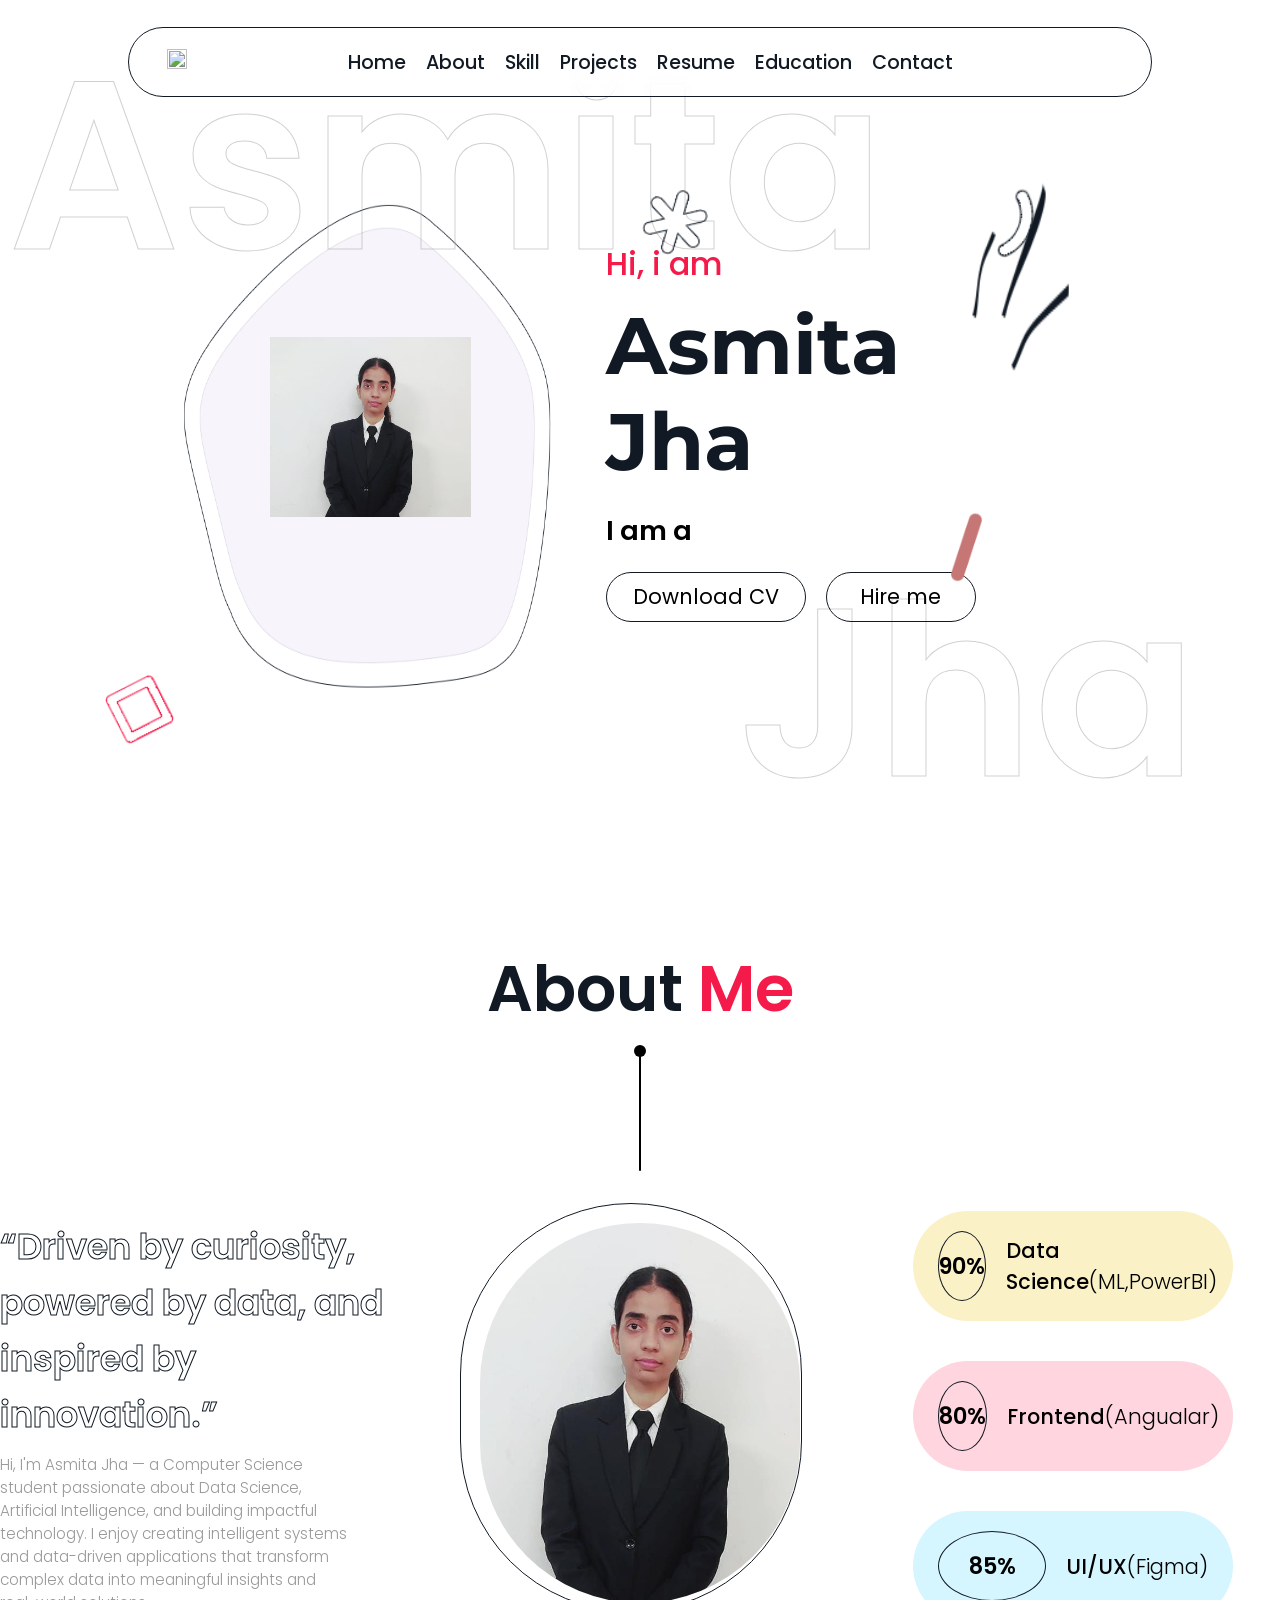
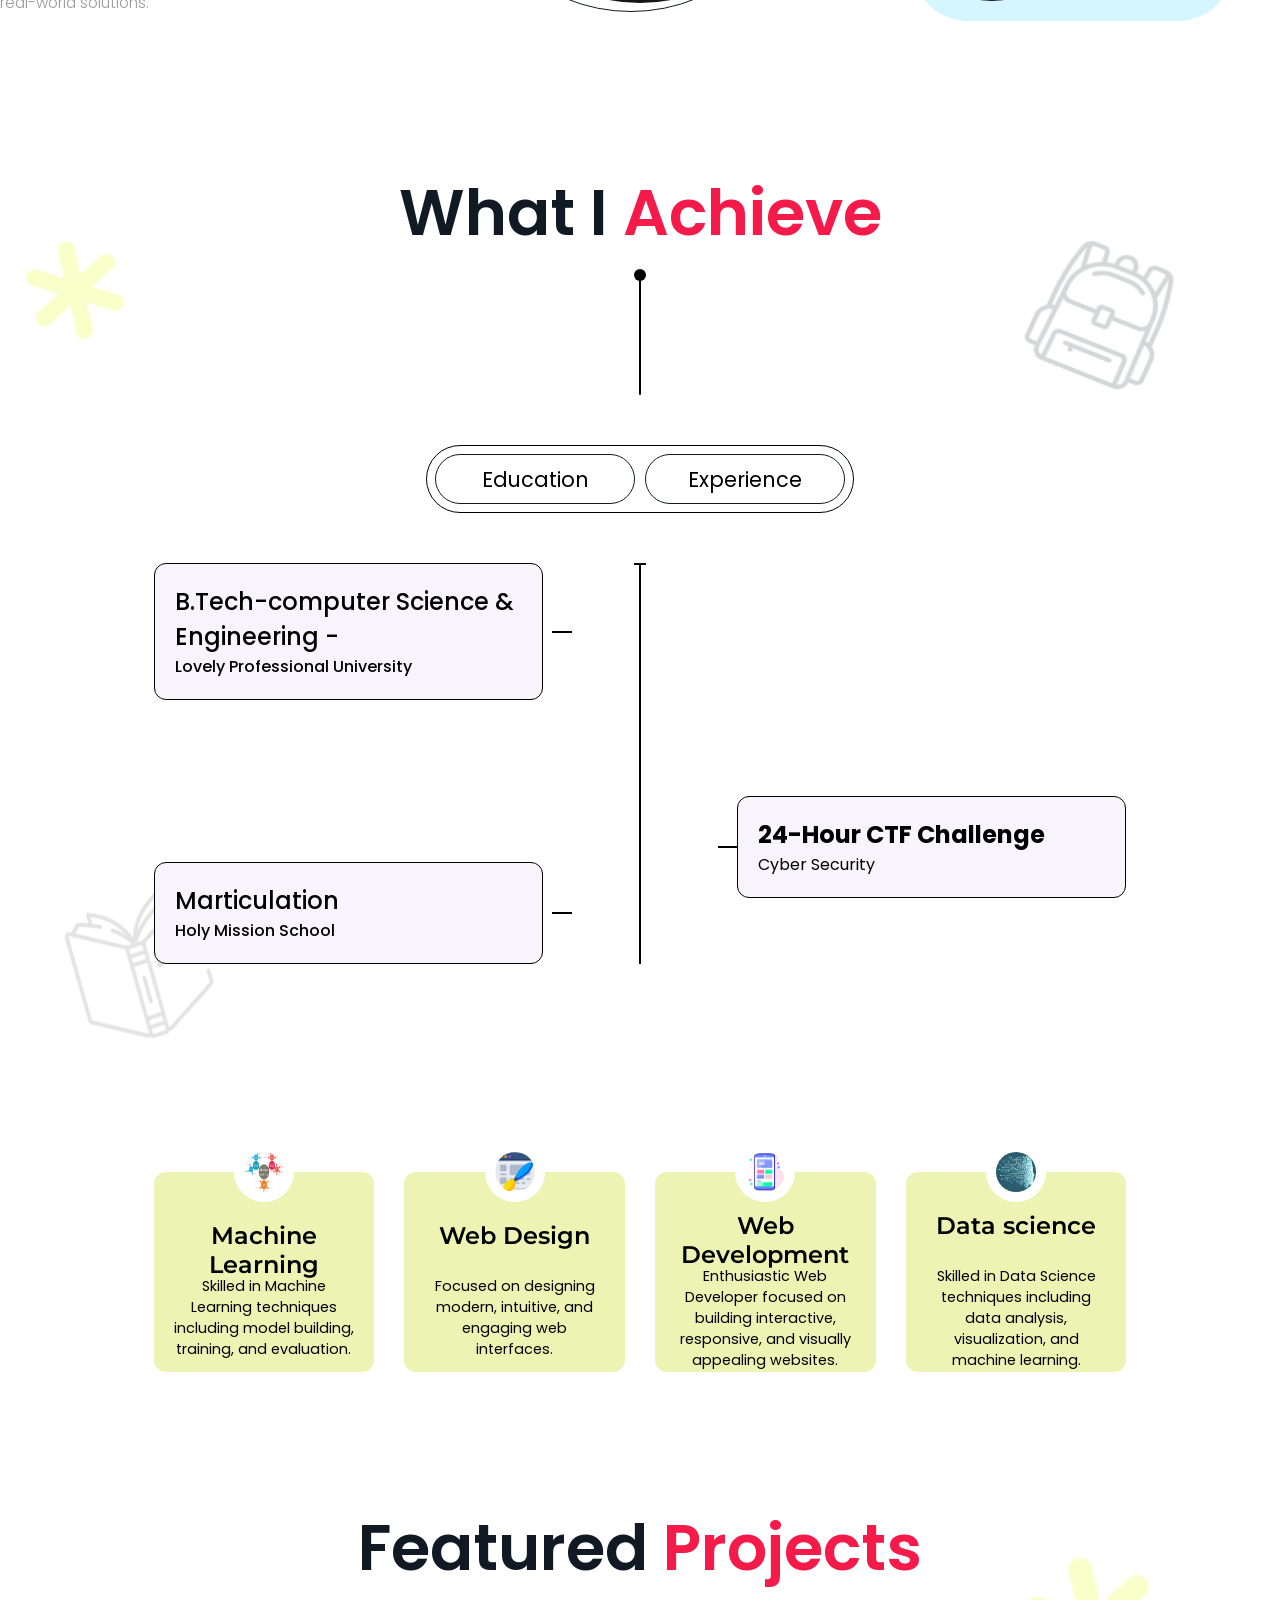
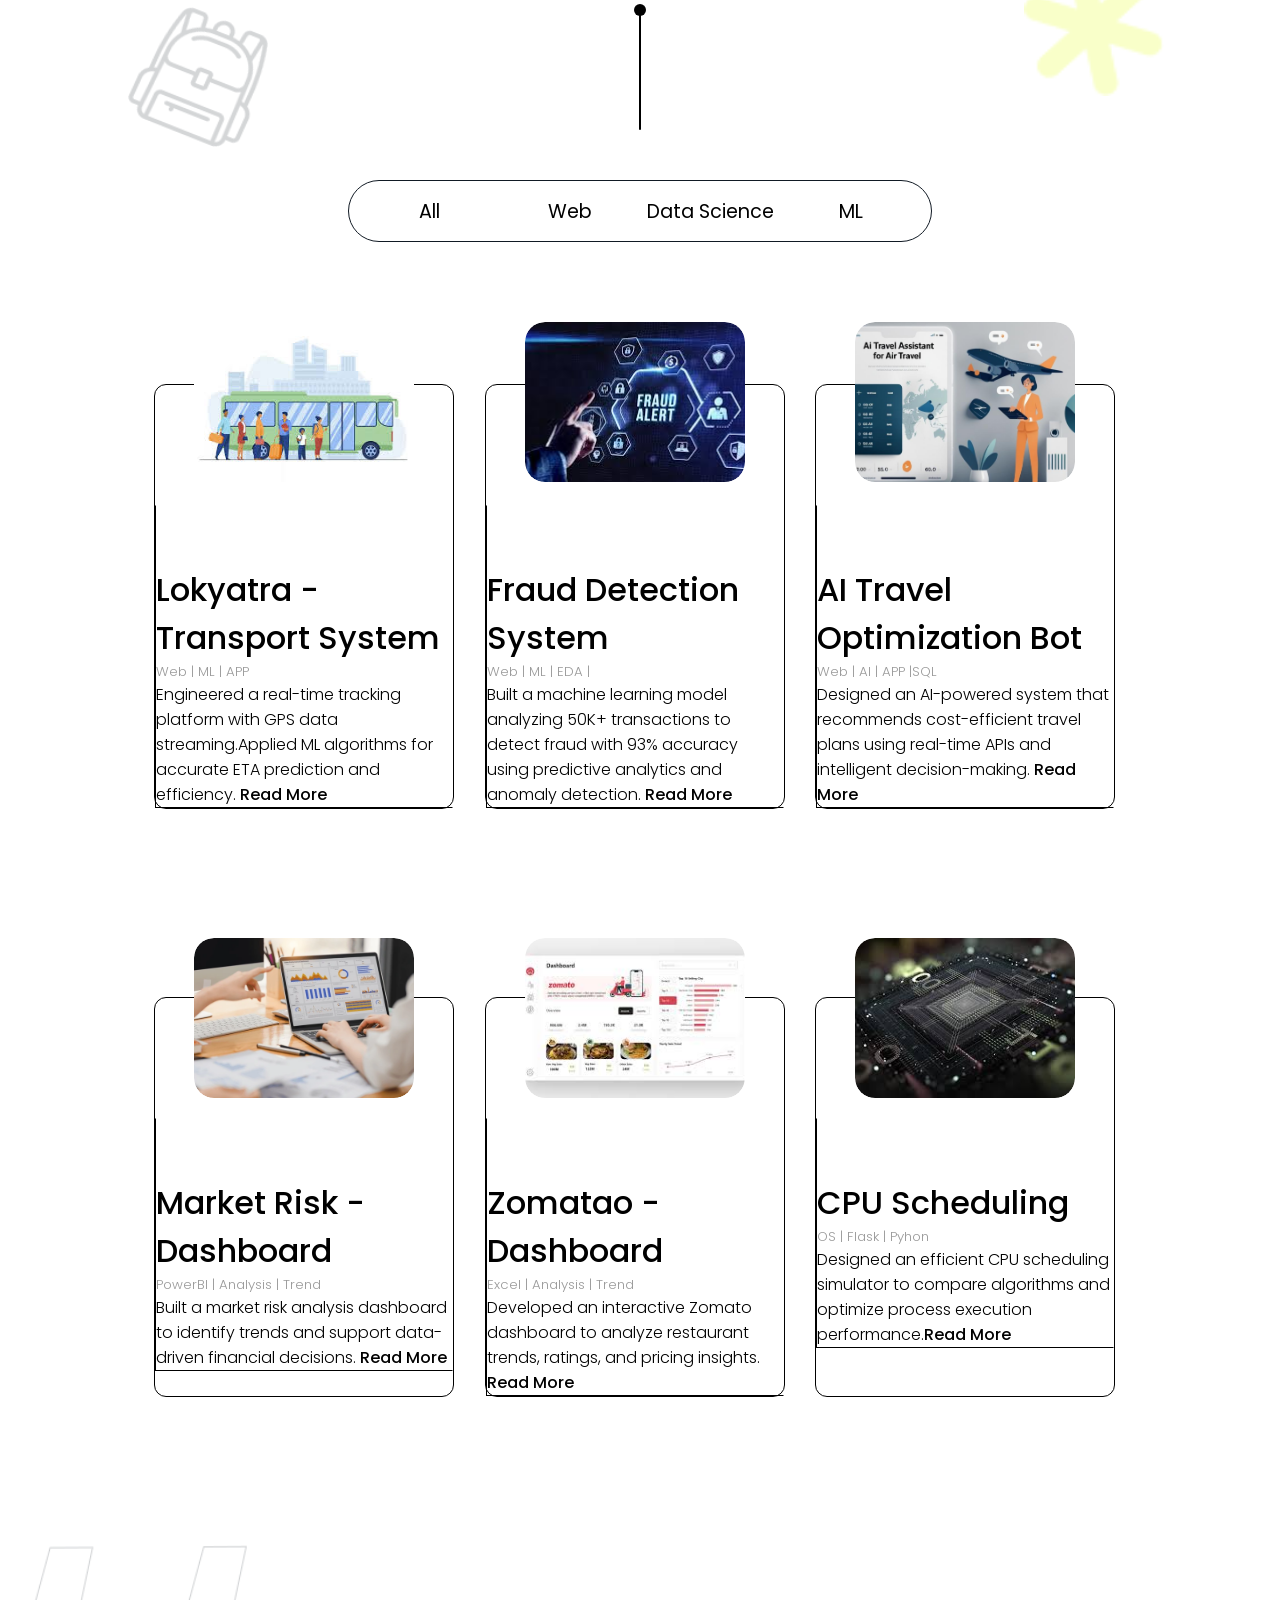
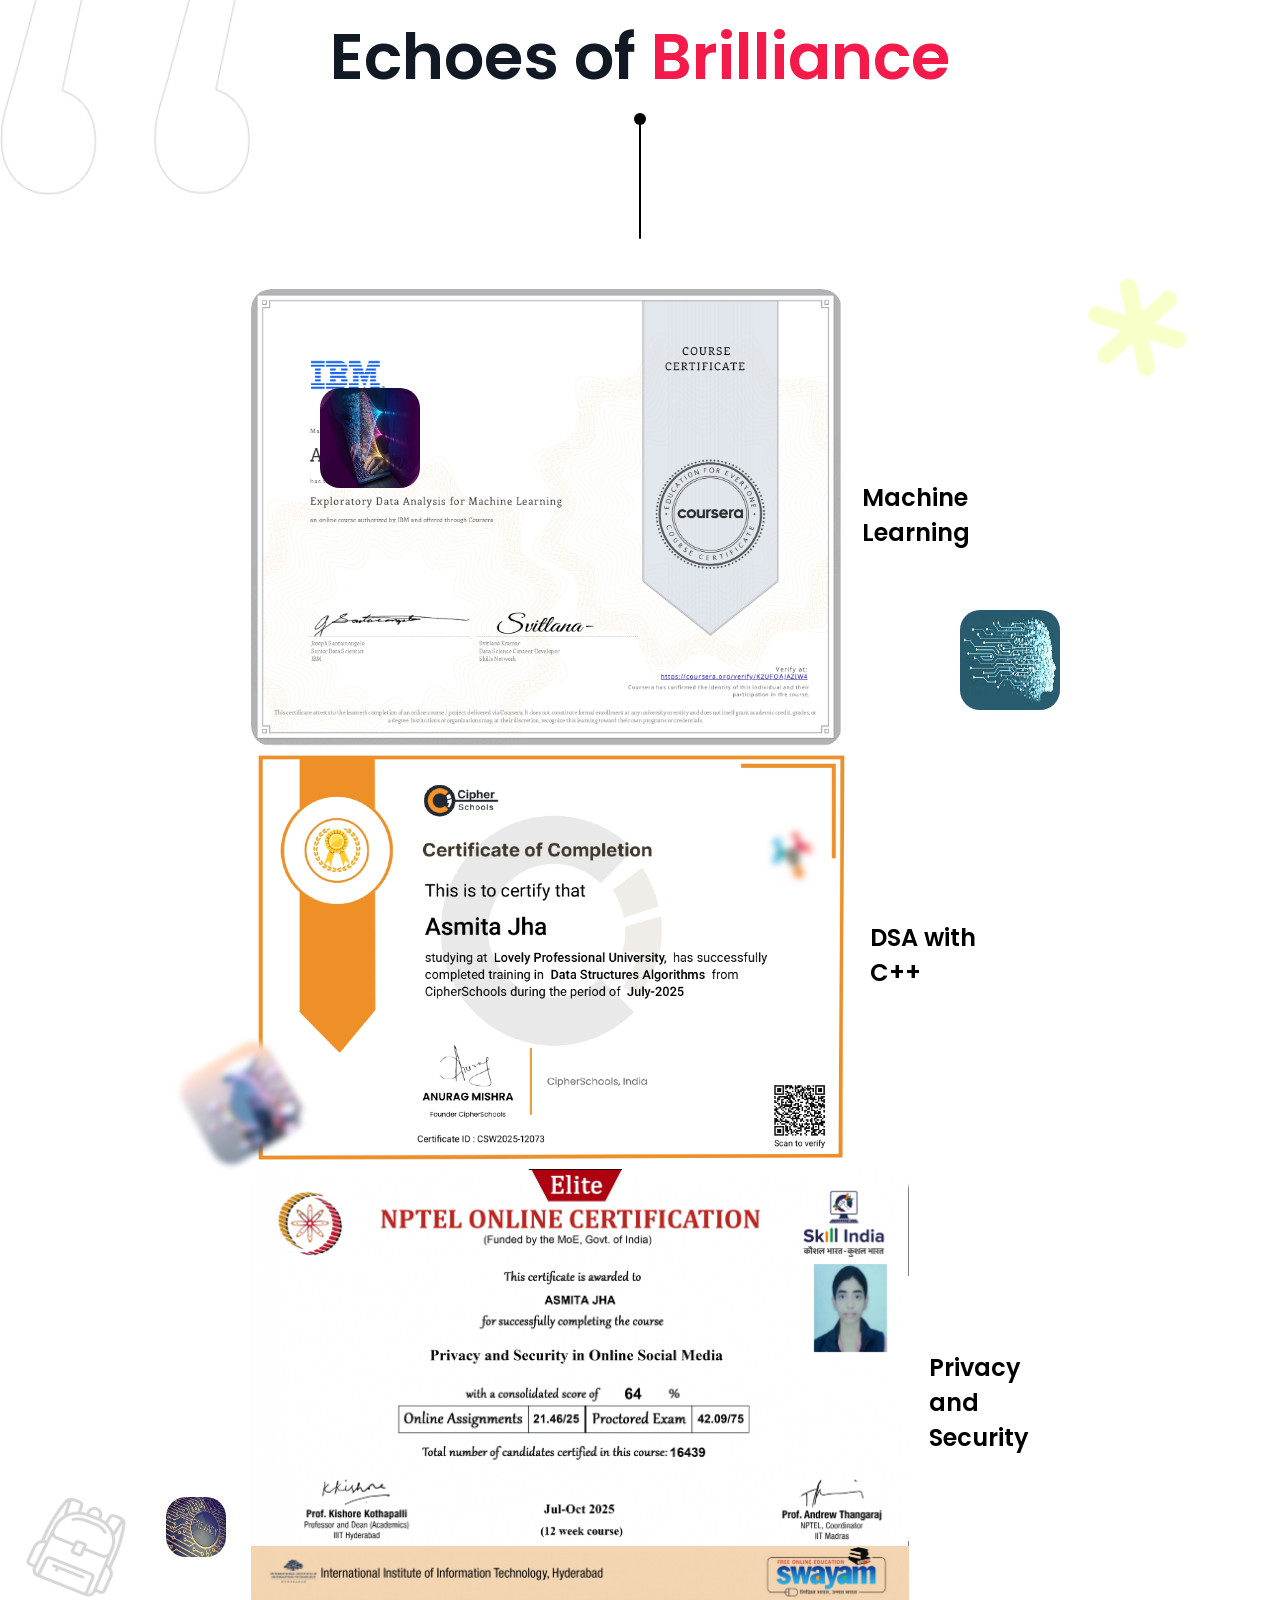
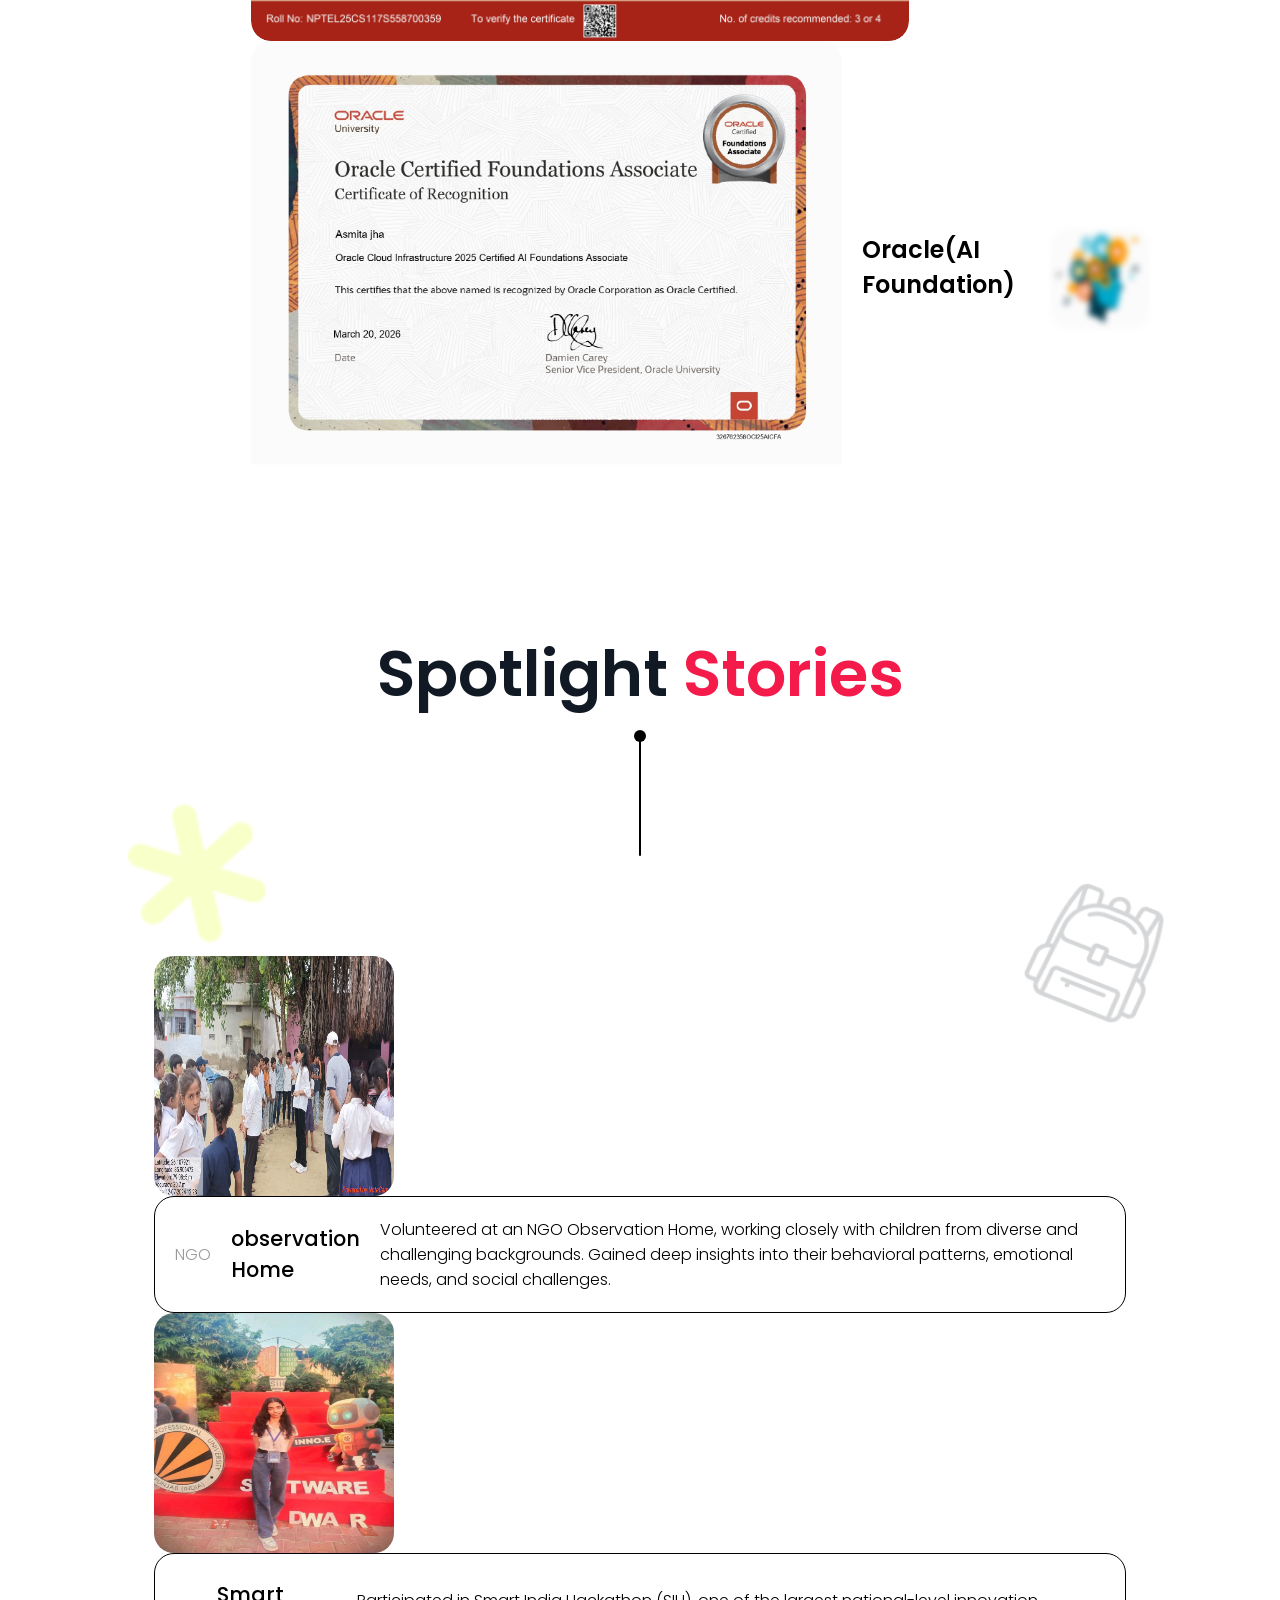
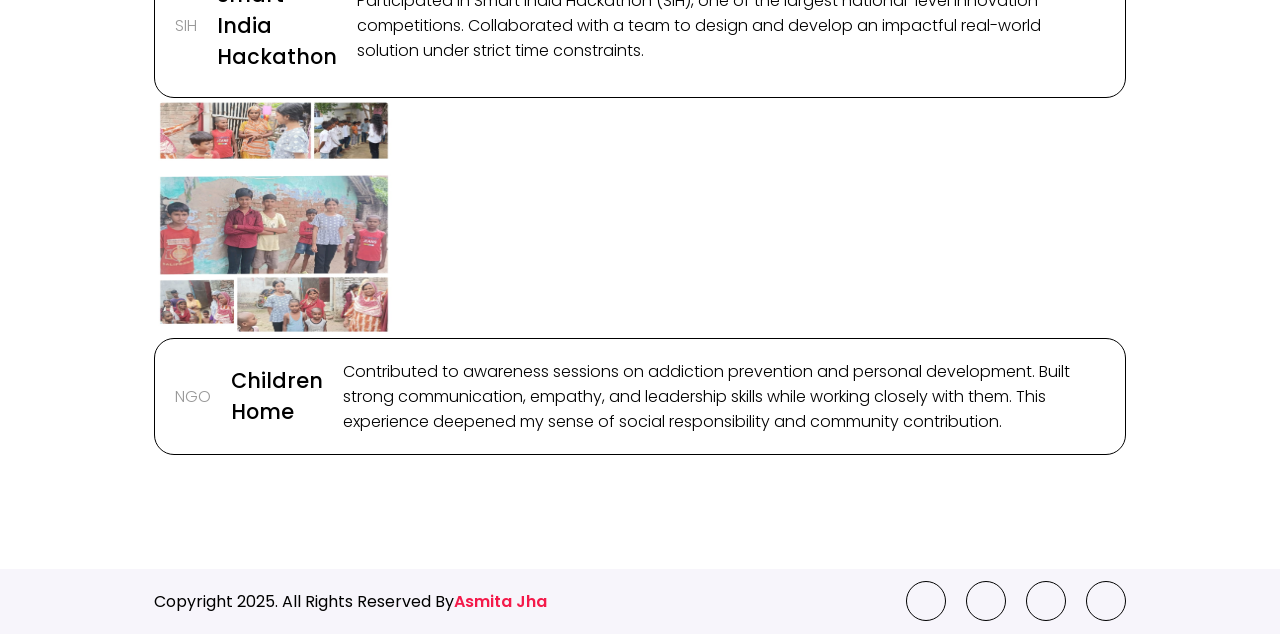
==== commit f503d9be: "Update index.html" ====
--- a/index.html
+++ b/index.html
@@ -458,7 +458,7 @@
     </section>
     <!--FOOTER-->
     <section class="footer">
-        <p>Copyright 2025. All Rights Reserved By<span>K2infocom</span></p>
+        <p>Copyright 2025. All Rights Reserved By<span>Asmita Jha</span></p>
         <div class="social_icons">
             <a href="https://www.linkedin.com/in/asmita-jha/" target="_blank">
             <i class="ri-linkedin-fill"></i>
@@ -487,4 +487,4 @@
     <script src="script.js"></script>
 </body>
 
-</html>+</html>
